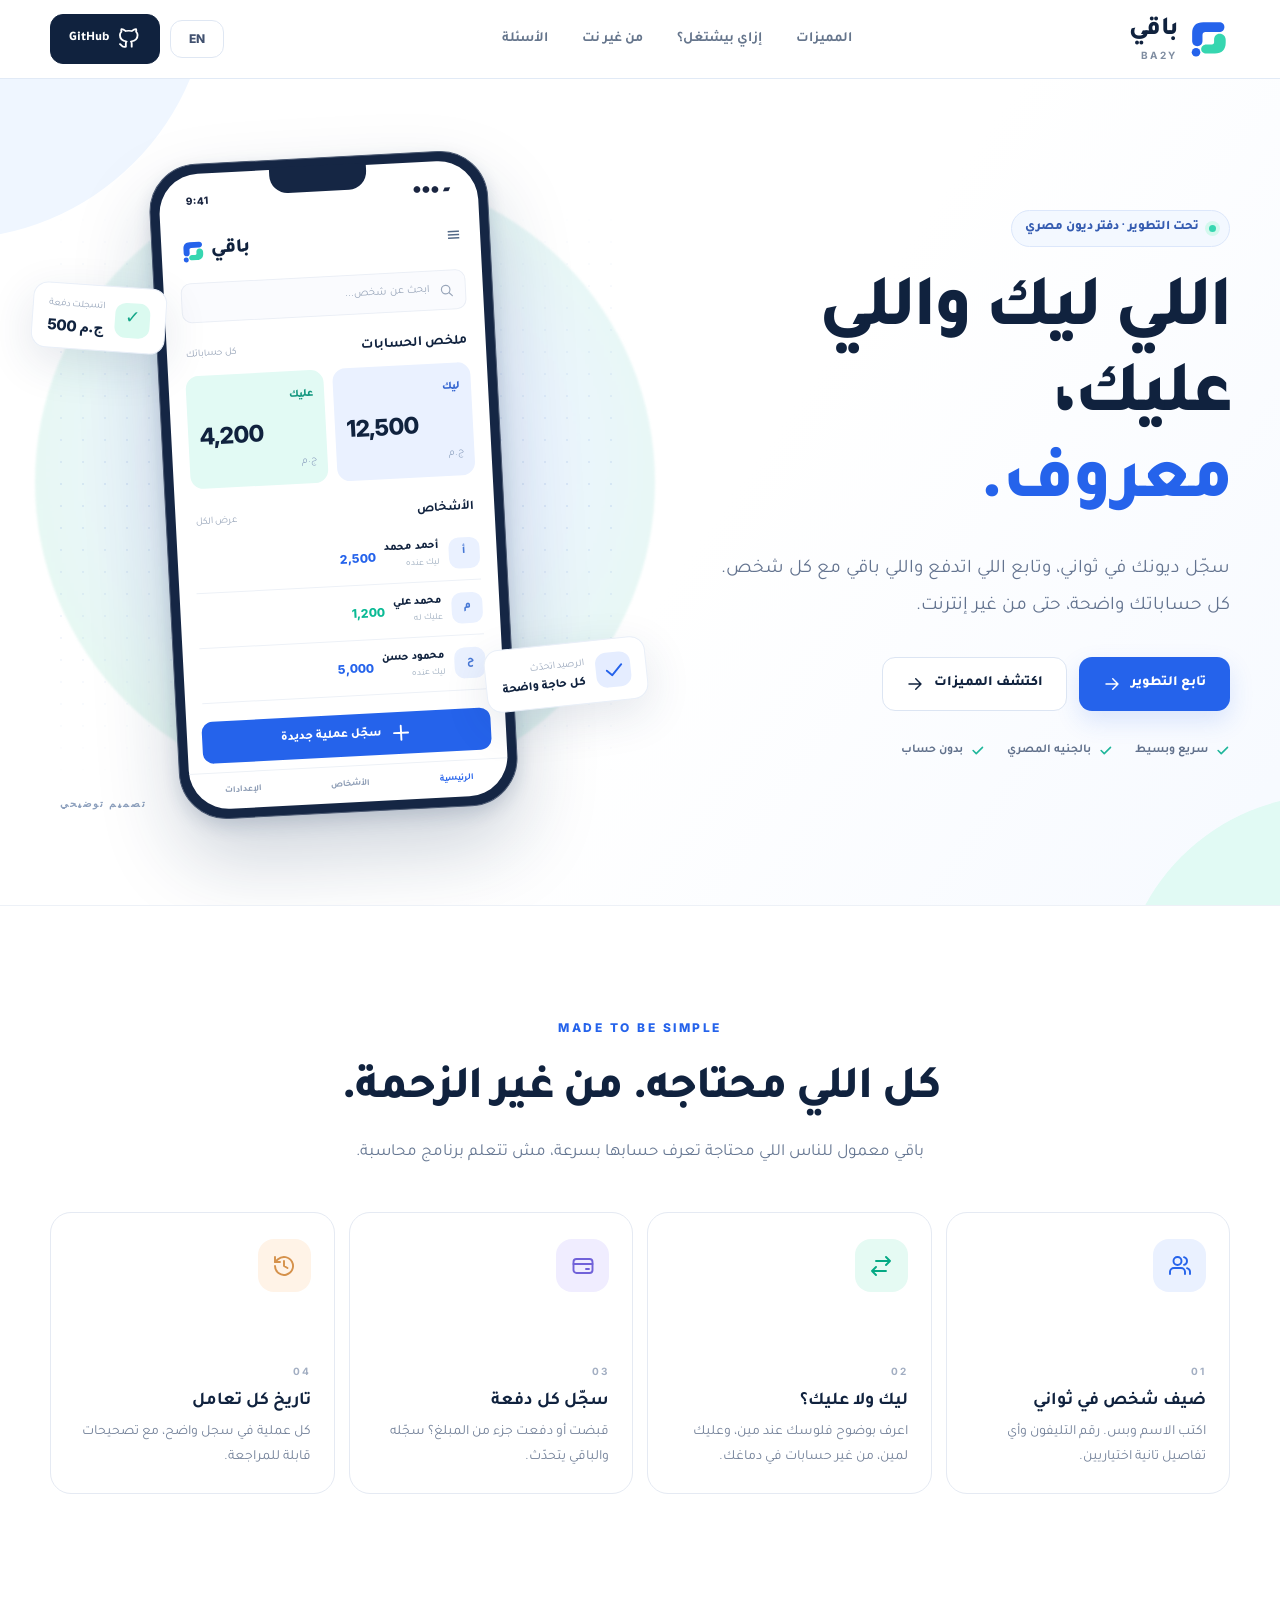
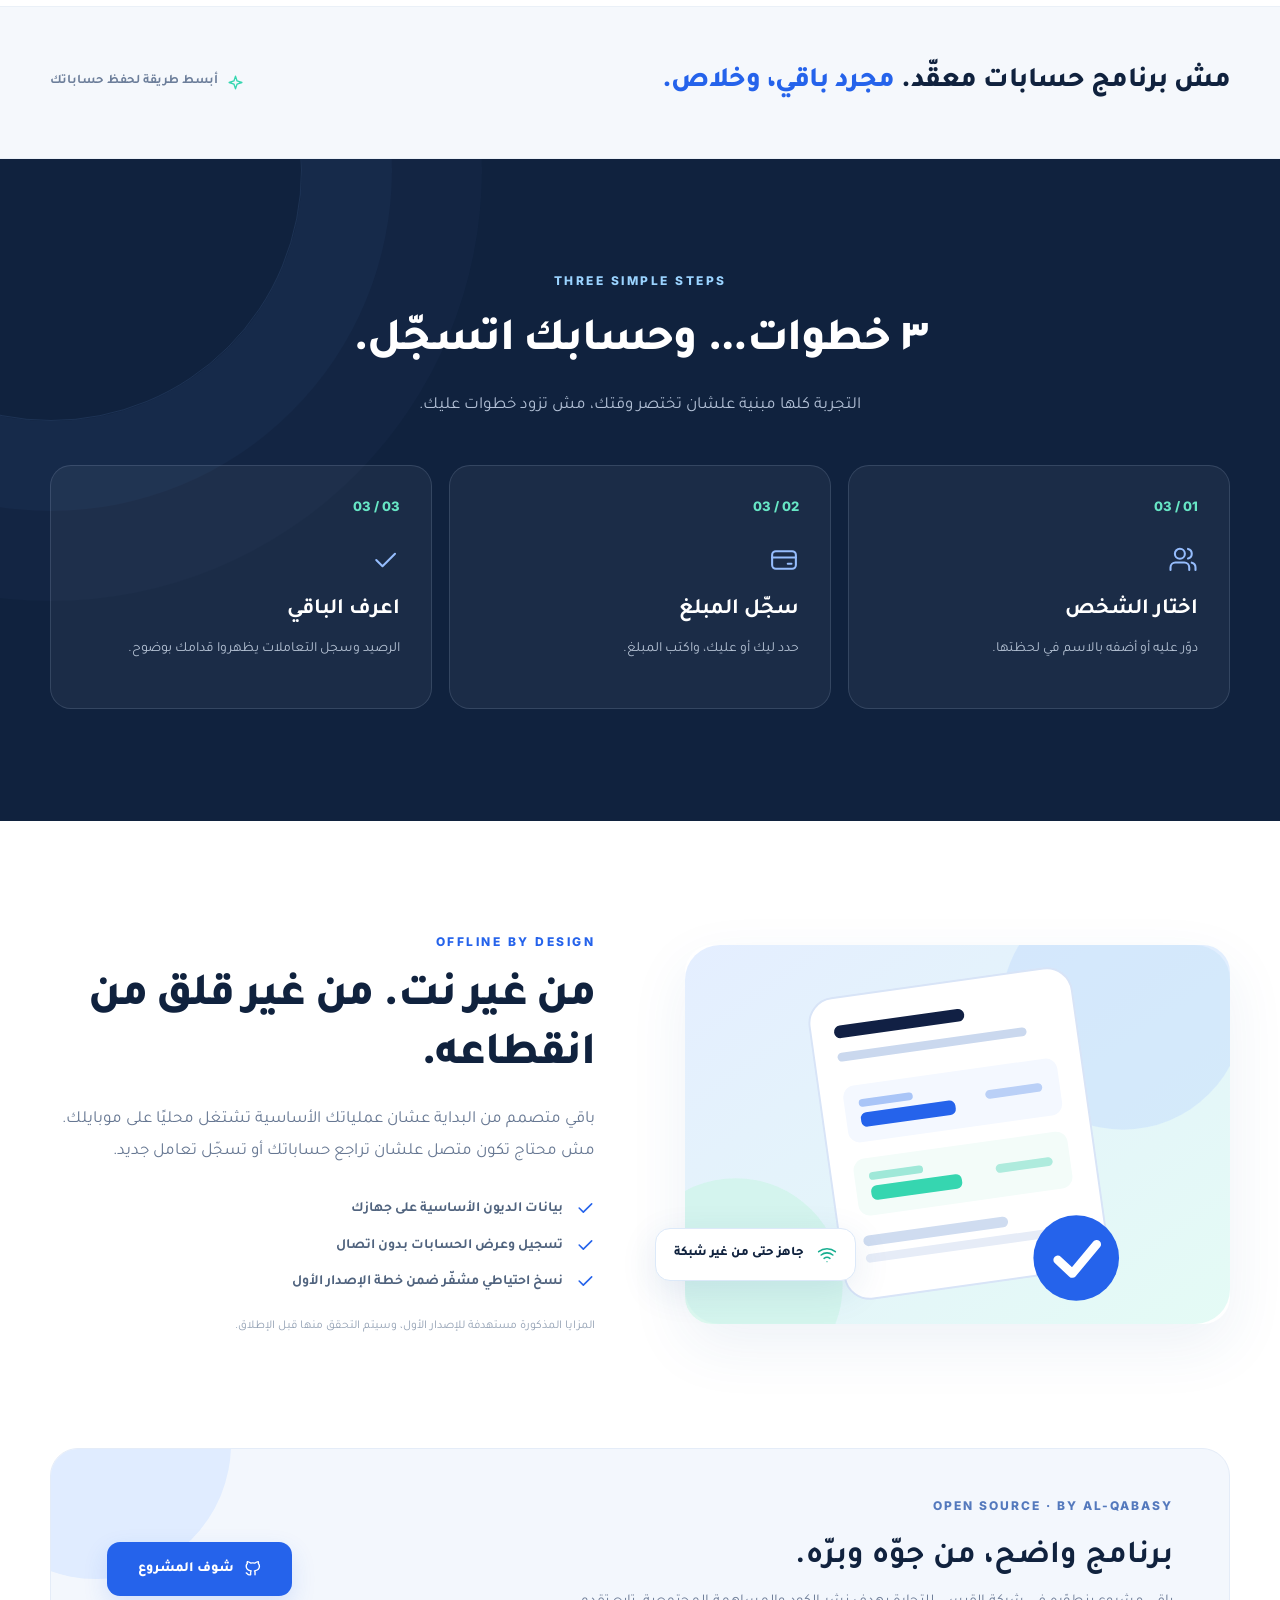
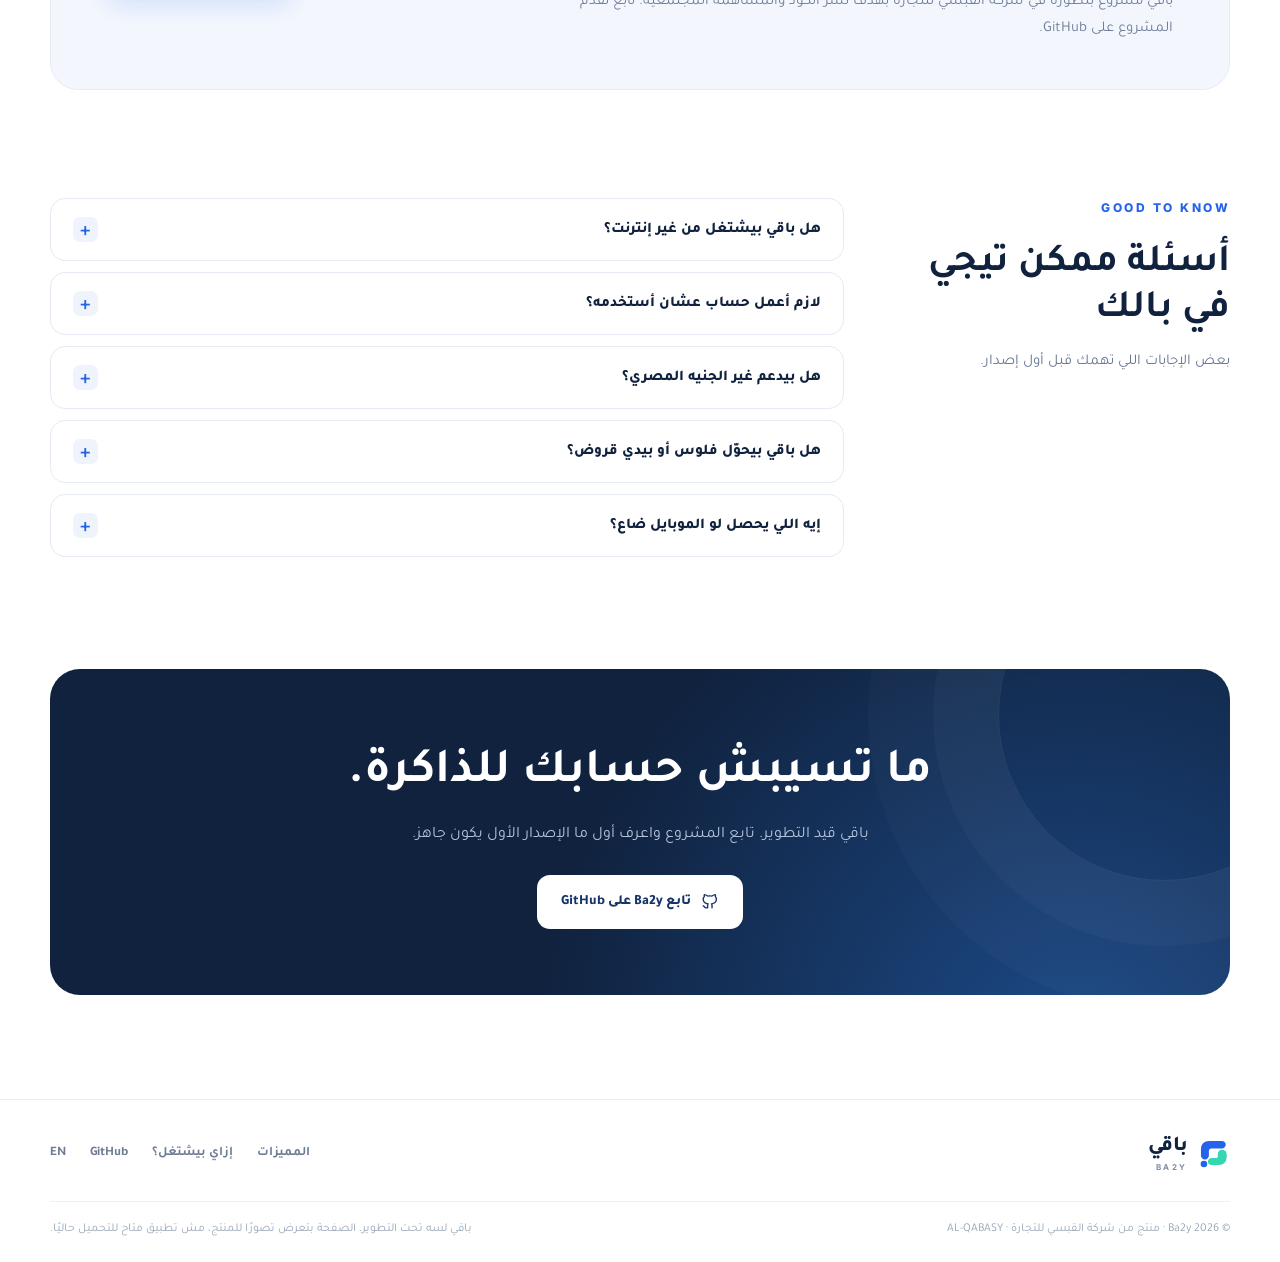
==== index.html @ 34e4f5a1 "Initial commit" ====
<!doctype html>
<html lang="ar" dir="rtl"><head>
<meta charset="utf-8"><meta name="viewport" content="width=device-width, initial-scale=1">
<meta name="theme-color" content="#ffffff"><meta name="color-scheme" content="light">
<meta name="description" content="باقي تطبيق مصري لتسجيل الفلوس اللي ليك واللي عليك. أضف الأشخاص، سجّل الديون والسداد، واعرف الباقي بسهولة — بتجربة مصممة تشتغل من غير نت.">
<meta property="og:type" content="website"><meta property="og:site_name" content="Ba2y · باقي"><meta property="og:title" content="باقي | اللي ليك واللي عليك، معروف."><meta property="og:description" content="باقي تطبيق مصري لتسجيل الفلوس اللي ليك واللي عليك. أضف الأشخاص، سجّل الديون والسداد، واعرف الباقي بسهولة — بتجربة مصممة تشتغل من غير نت.">
<meta name="twitter:card" content="summary_large_image">
<meta name="twitter:title" content="باقي | اللي ليك واللي عليك، معروف."><meta name="twitter:description" content="باقي تطبيق مصري لتسجيل الفلوس اللي ليك واللي عليك. أضف الأشخاص، سجّل الديون والسداد، واعرف الباقي بسهولة — بتجربة مصممة تشتغل من غير نت.">
<!-- When the custom domain is registered: add canonical, absolute og:image and twitter:image URLs pointing to assets/og-image.png. -->
<link rel="icon" href="assets/favicon.svg" type="image/svg+xml"><link rel="icon" href="assets/favicon-32.png" sizes="32x32" type="image/png"><link rel="apple-touch-icon" href="assets/apple-touch-icon.png">
<link rel="alternate" hreflang="ar-EG" href="./" data-needs-domain="true"><link rel="alternate" hreflang="en" href="en/" data-needs-domain="true">
<link rel="preconnect" href="https://fonts.googleapis.com"><link rel="preconnect" href="https://fonts.gstatic.com" crossorigin>
<link href="https://fonts.googleapis.com/css2?family=Inter:wght@400;500;600;700;800&family=Tajawal:wght@400;500;600;700;800&display=swap" rel="stylesheet">
<link rel="stylesheet" href="styles.css">
<title>باقي | اللي ليك واللي عليك، معروف.</title></head><body dir="rtl">
<a class="skip" href="#main">تخطّى إلى المحتوى</a>
<header class="site-header"><div class="container nav-wrap">
<a href="index.html" class="brand" aria-label="Ba2y"><img class="brand-mark" src="assets/brand-symbol.svg" width="43" height="43" alt=""><span class="brand-text"><span class="brand-name">باقي</span><span class="brand-roman">BA2Y</span></span></a>
<nav class="main-nav" aria-label="التنقل الرئيسي"><a href="#features">المميزات</a><a href="#how">إزاي بيشتغل؟</a><a href="#offline">من غير نت</a><a href="#faq">الأسئلة</a></nav>
<div class="nav-actions"><a class="lang-switch" href="en/" hreflang="en" lang="en" aria-label="Switch to English">EN</a><a class="nav-link-button" href="https://github.com/b42y" target="_blank" rel="noopener noreferrer"><svg xmlns="http://www.w3.org/2000/svg" width="24" height="24" viewBox="0 0 24 24" fill="none" stroke="currentColor" stroke-width="1.9" stroke-linecap="round" stroke-linejoin="round" class="" aria-hidden="true"><path d="M9 19c-4.3 1.4-4.3-2.5-6-3m12 3v-3.5a3.1 3.1 0 0 0-.8-2.4c3.3-.4 6.8-1.6 6.8-7.3A5.7 5.7 0 0 0 19.5 2a5.1 5.1 0 0 0-.1-3S18.2-1.4 15 1.2a13.8 13.8 0 0 0-6 0C5.8-1.4 4.6-1 4.6-1a5.1 5.1 0 0 0-.1 3A5.7 5.7 0 0 0 3 5.8c0 5.7 3.5 6.9 6.8 7.3A3.1 3.1 0 0 0 9 15.5V19" transform="translate(0 3) scale(.98 .88)"/></svg> GitHub</a><button class="menu-button" id="menuBtn" aria-expanded="false" aria-controls="mobileMenu" aria-label="فتح القائمة"><svg xmlns="http://www.w3.org/2000/svg" width="24" height="24" viewBox="0 0 24 24" fill="none" stroke="currentColor" stroke-width="1.9" stroke-linecap="round" stroke-linejoin="round" class="" aria-hidden="true"><path d="M4 7h16M4 12h16M4 17h16"/></svg></button></div>
</div><nav class="mobile-menu" id="mobileMenu" aria-label="القائمة"><a href="#features">المميزات</a><a href="#how">إزاي بيشتغل؟</a><a href="#offline">من غير نت</a><a href="#faq">الأسئلة</a><a href="https://github.com/b42y" target="_blank" rel="noopener noreferrer">GitHub</a></nav></header>
<main id="main">
<section class="hero" id="top"><div class="container hero-inner"><div class="hero-copy"><span class="eyebrow"><span class="eyebrow-dot"></span>تحت التطوير · دفتر ديون مصري</span><h1>اللي ليك واللي عليك،<span>معروف.</span></h1><p class="hero-description">سجّل ديونك في ثواني، وتابع اللي اتدفع واللي باقي مع كل شخص. كل حساباتك واضحة، حتى من غير إنترنت.</p>
<div class="hero-actions"><a class="button button-primary" href="https://github.com/b42y" target="_blank" rel="noopener noreferrer">تابع التطوير <svg xmlns="http://www.w3.org/2000/svg" width="24" height="24" viewBox="0 0 24 24" fill="none" stroke="currentColor" stroke-width="1.9" stroke-linecap="round" stroke-linejoin="round" class="" aria-hidden="true"><path d="M4 12h16m-7-7 7 7-7 7"/></svg></a><a class="button button-outline" href="#features">اكتشف المميزات <svg xmlns="http://www.w3.org/2000/svg" width="24" height="24" viewBox="0 0 24 24" fill="none" stroke="currentColor" stroke-width="1.9" stroke-linecap="round" stroke-linejoin="round" class="" aria-hidden="true"><path d="M4 12h16m-7-7 7 7-7 7"/></svg></a></div><div class="hero-highlights"><span><svg xmlns="http://www.w3.org/2000/svg" width="24" height="24" viewBox="0 0 24 24" fill="none" stroke="currentColor" stroke-width="1.9" stroke-linecap="round" stroke-linejoin="round" class="" aria-hidden="true"><path d="m5 12 5 5L20 7"/></svg>سريع وبسيط</span><span><svg xmlns="http://www.w3.org/2000/svg" width="24" height="24" viewBox="0 0 24 24" fill="none" stroke="currentColor" stroke-width="1.9" stroke-linecap="round" stroke-linejoin="round" class="" aria-hidden="true"><path d="m5 12 5 5L20 7"/></svg>بالجنيه المصري</span><span><svg xmlns="http://www.w3.org/2000/svg" width="24" height="24" viewBox="0 0 24 24" fill="none" stroke="currentColor" stroke-width="1.9" stroke-linecap="round" stroke-linejoin="round" class="" aria-hidden="true"><path d="m5 12 5 5L20 7"/></svg>بدون حساب</span></div></div>
<div class="hero-aside"><div class="hero-halo"></div><div class="hero-grid-decoration"></div>
<div class="phone" role="img" aria-label="تصوّر توضيحي لواجهة تطبيق باقي"><div class="phone-notch"></div><div class="phone-inner"><div class="phone-status"><span>9:41</span><span class="phone-status-conn">●●● ▰</span></div>
<div class="phone-brand-row"><span class="phone-muted-icon">≡</span><div class="phone-brand-side"><strong>باقي</strong><img src="assets/brand-symbol.svg" alt=""></div></div>
<div class="phone-search"><svg xmlns="http://www.w3.org/2000/svg" width="24" height="24" viewBox="0 0 24 24" fill="none" stroke="currentColor" stroke-width="1.9" stroke-linecap="round" stroke-linejoin="round" class="" aria-hidden="true"><circle cx="10.8" cy="10.8" r="6.8"/><path d="m16 16 5 5"/></svg>ابحث عن شخص...</div><div class="phone-overview-title"><strong>ملخص الحسابات</strong><small>كل حساباتك</small></div>
<div class="phone-totals"><div class="phone-total"><span class="phone-total-label">ليك</span><strong dir="ltr">12,500</strong><small>ج.م</small></div><div class="phone-total mint"><span class="phone-total-label">عليك</span><strong dir="ltr">4,200</strong><small>ج.م</small></div></div>
<div class="phone-people-head"><strong>الأشخاص</strong><span>عرض الكل</span></div><div class="phone-person"><span class="phone-avatar">أ</span><div><div class="phone-person-name">أحمد محمد</div><div class="phone-person-status">ليك عنده</div></div><span class="phone-person-amount " dir="ltr">2,500</span></div><div class="phone-person"><span class="phone-avatar">م</span><div><div class="phone-person-name">محمد علي</div><div class="phone-person-status">عليك له</div></div><span class="phone-person-amount mint" dir="ltr">1,200</span></div><div class="phone-person"><span class="phone-avatar">ح</span><div><div class="phone-person-name">محمود حسن</div><div class="phone-person-status">ليك عنده</div></div><span class="phone-person-amount " dir="ltr">5,000</span></div><div class="phone-action"><svg xmlns="http://www.w3.org/2000/svg" width="24" height="24" viewBox="0 0 24 24" fill="none" stroke="currentColor" stroke-width="1.9" stroke-linecap="round" stroke-linejoin="round" class="" aria-hidden="true"><path d="M12 5v14M5 12h14"/></svg>سجّل عملية جديدة</div><div class="phone-tabs"><span class="active">الرئيسية</span><span>الأشخاص</span><span>الإعدادات</span></div>
</div></div><div class="float-card payment"><span class="float-card-icon">✓</span><div><small>اتسجلت دفعة</small><strong dir="ltr">500 ج.م</strong></div></div><div class="float-card sync"><span class="float-card-icon"><svg xmlns="http://www.w3.org/2000/svg" width="24" height="24" viewBox="0 0 24 24" fill="none" stroke="currentColor" stroke-width="1.9" stroke-linecap="round" stroke-linejoin="round" class="" aria-hidden="true"><path d="m5 12 5 5L20 7"/></svg></span><div><small>الرصيد اتحدّث</small><strong>كل حاجة واضحة</strong></div></div><span class="preview-label">تصميم توضيحي</span></div></div></section>
<section class="section" id="features"><div class="container"><div class="section-header"><span class="overline">MADE TO BE SIMPLE</span><h2>كل اللي محتاجه. من غير الزحمة.</h2><p>باقي معمول للناس اللي محتاجة تعرف حسابها بسرعة، مش تتعلم برنامج محاسبة.</p></div><div class="features-grid"><article class="feature-card"><div class="icon-container"><svg xmlns="http://www.w3.org/2000/svg" width="24" height="24" viewBox="0 0 24 24" fill="none" stroke="currentColor" stroke-width="1.9" stroke-linecap="round" stroke-linejoin="round" class="" aria-hidden="true"><path d="M17 20v-2a4 4 0 0 0-4-4H6a4 4 0 0 0-4 4v2"/><circle cx="9.5" cy="7" r="4"/><path d="M22 20v-2a4 4 0 0 0-3-3.87M16 3.13a4 4 0 0 1 0 7.75"/></svg></div><span class="feature-index">01</span><h3>ضيف شخص في ثواني</h3><p>اكتب الاسم وبس. رقم التليفون وأي تفاصيل تانية اختياريين.</p></article><article class="feature-card"><div class="icon-container"><svg xmlns="http://www.w3.org/2000/svg" width="24" height="24" viewBox="0 0 24 24" fill="none" stroke="currentColor" stroke-width="1.9" stroke-linecap="round" stroke-linejoin="round" class="" aria-hidden="true"><path d="M7 7h14m-4-4 4 4-4 4M17 17H3m4-4-4 4 4 4"/></svg></div><span class="feature-index">02</span><h3>ليك ولا عليك؟</h3><p>اعرف بوضوح فلوسك عند مين، وعليك لمين، من غير حسابات في دماغك.</p></article><article class="feature-card"><div class="icon-container"><svg xmlns="http://www.w3.org/2000/svg" width="24" height="24" viewBox="0 0 24 24" fill="none" stroke="currentColor" stroke-width="1.9" stroke-linecap="round" stroke-linejoin="round" class="" aria-hidden="true"><rect x="2.5" y="5" width="19" height="14" rx="3"/><path d="M2.5 10h19M15 15h3"/></svg></div><span class="feature-index">03</span><h3>سجّل كل دفعة</h3><p>قبضت أو دفعت جزء من المبلغ؟ سجّله والباقي يتحدّث.</p></article><article class="feature-card"><div class="icon-container"><svg xmlns="http://www.w3.org/2000/svg" width="24" height="24" viewBox="0 0 24 24" fill="none" stroke="currentColor" stroke-width="1.9" stroke-linecap="round" stroke-linejoin="round" class="" aria-hidden="true"><path d="M3 12a9 9 0 1 0 3-6.7L3 8"/><path d="M3 3v5h5M12 7v5l3.5 2"/></svg></div><span class="feature-index">04</span><h3>تاريخ كل تعامل</h3><p>كل عملية في سجل واضح، مع تصحيحات قابلة للمراجعة.</p></article></div></div></section>
<div class="statement"><div class="container statement-row"><div class="statement-text">مش برنامج حسابات معقّد. <em>مجرد باقي، وخلاص.</em></div><div class="statement-kicker"><svg xmlns="http://www.w3.org/2000/svg" width="24" height="24" viewBox="0 0 24 24" fill="none" stroke="currentColor" stroke-width="1.9" stroke-linecap="round" stroke-linejoin="round" class="" aria-hidden="true"><path d="m12 3 2.2 6.8L21 12l-6.8 2.2L12 21l-2.2-6.8L3 12l6.8-2.2L12 3Z"/></svg>أبسط طريقة لحفظ حساباتك</div></div></div>
<section class="section how" id="how"><div class="container"><div class="section-header"><span class="overline">THREE SIMPLE STEPS</span><h2>٣ خطوات… وحسابك اتسجّل.</h2><p>التجربة كلها مبنية علشان تختصر وقتك، مش تزود خطوات عليك.</p></div><div class="steps"><article class="step"><span class="step-num">01 / 03</span><div class="step-icon"><svg xmlns="http://www.w3.org/2000/svg" width="24" height="24" viewBox="0 0 24 24" fill="none" stroke="currentColor" stroke-width="1.9" stroke-linecap="round" stroke-linejoin="round" class="" aria-hidden="true"><path d="M17 20v-2a4 4 0 0 0-4-4H6a4 4 0 0 0-4 4v2"/><circle cx="9.5" cy="7" r="4"/><path d="M22 20v-2a4 4 0 0 0-3-3.87M16 3.13a4 4 0 0 1 0 7.75"/></svg></div><h3>اختار الشخص</h3><p>دوّر عليه أو أضفه بالاسم في لحظتها.</p></article><article class="step"><span class="step-num">02 / 03</span><div class="step-icon"><svg xmlns="http://www.w3.org/2000/svg" width="24" height="24" viewBox="0 0 24 24" fill="none" stroke="currentColor" stroke-width="1.9" stroke-linecap="round" stroke-linejoin="round" class="" aria-hidden="true"><rect x="2.5" y="5" width="19" height="14" rx="3"/><path d="M2.5 10h19M15 15h3"/></svg></div><h3>سجّل المبلغ</h3><p>حدد ليك أو عليك، واكتب المبلغ.</p></article><article class="step"><span class="step-num">03 / 03</span><div class="step-icon"><svg xmlns="http://www.w3.org/2000/svg" width="24" height="24" viewBox="0 0 24 24" fill="none" stroke="currentColor" stroke-width="1.9" stroke-linecap="round" stroke-linejoin="round" class="" aria-hidden="true"><path d="m5 12 5 5L20 7"/></svg></div><h3>اعرف الباقي</h3><p>الرصيد وسجل التعاملات يظهروا قدامك بوضوح.</p></article></div></div></section>
<section class="section offline" id="offline"><div class="container offline-grid"><div class="offline-art"><img class="art-svg" src="assets/abstract-ledger.svg" loading="lazy" width="560" height="390" alt="رسم توضيحي لسجل الديون"><div class="offline-bubble"><svg xmlns="http://www.w3.org/2000/svg" width="24" height="24" viewBox="0 0 24 24" fill="none" stroke="currentColor" stroke-width="1.9" stroke-linecap="round" stroke-linejoin="round" class="" aria-hidden="true"><path d="M2 8a16 16 0 0 1 20 0M5 12a11 11 0 0 1 14 0M8.5 16a6 6 0 0 1 7 0"/><circle cx="12" cy="20" r=".7" fill="currentColor" stroke="none"/></svg>جاهز حتى من غير شبكة</div></div><div class="two-column-copy"><span class="overline">OFFLINE BY DESIGN</span><h2>من غير نت. من غير قلق من انقطاعه.</h2><p>باقي متصمم من البداية عشان عملياتك الأساسية تشتغل محليًا على موبايلك. مش محتاج تكون متصل علشان تراجع حساباتك أو تسجّل تعامل جديد.</p><ul class="checks"><li><svg xmlns="http://www.w3.org/2000/svg" width="24" height="24" viewBox="0 0 24 24" fill="none" stroke="currentColor" stroke-width="1.9" stroke-linecap="round" stroke-linejoin="round" class="" aria-hidden="true"><path d="m5 12 5 5L20 7"/></svg>بيانات الديون الأساسية على جهازك</li><li><svg xmlns="http://www.w3.org/2000/svg" width="24" height="24" viewBox="0 0 24 24" fill="none" stroke="currentColor" stroke-width="1.9" stroke-linecap="round" stroke-linejoin="round" class="" aria-hidden="true"><path d="m5 12 5 5L20 7"/></svg>تسجيل وعرض الحسابات بدون اتصال</li><li><svg xmlns="http://www.w3.org/2000/svg" width="24" height="24" viewBox="0 0 24 24" fill="none" stroke="currentColor" stroke-width="1.9" stroke-linecap="round" stroke-linejoin="round" class="" aria-hidden="true"><path d="m5 12 5 5L20 7"/></svg>نسخ احتياطي مشفّر ضمن خطة الإصدار الأول</li></ul><p class="privacy-disclaimer">المزايا المذكورة مستهدفة للإصدار الأول، وسيتم التحقق منها قبل الإطلاق.</p></div></div></section>
<section class="oss"><div class="container"><div class="oss-panel"><div class="oss-copy"><span class="oss-eyebrow">OPEN SOURCE · BY AL-QABASY</span><h2>برنامج واضح، من جوّه وبرّه.</h2><p>باقي مشروع بنطوّره في شركة القبسي للتجارة بهدف نشر الكود والمساهمة المجتمعية. تابع تقدم المشروع على GitHub.</p></div><div class="oss-action"><a class="button button-primary" href="https://github.com/b42y" target="_blank" rel="noopener noreferrer"><svg xmlns="http://www.w3.org/2000/svg" width="24" height="24" viewBox="0 0 24 24" fill="none" stroke="currentColor" stroke-width="1.9" stroke-linecap="round" stroke-linejoin="round" class="" aria-hidden="true"><path d="M9 19c-4.3 1.4-4.3-2.5-6-3m12 3v-3.5a3.1 3.1 0 0 0-.8-2.4c3.3-.4 6.8-1.6 6.8-7.3A5.7 5.7 0 0 0 19.5 2a5.1 5.1 0 0 0-.1-3S18.2-1.4 15 1.2a13.8 13.8 0 0 0-6 0C5.8-1.4 4.6-1 4.6-1a5.1 5.1 0 0 0-.1 3A5.7 5.7 0 0 0 3 5.8c0 5.7 3.5 6.9 6.8 7.3A3.1 3.1 0 0 0 9 15.5V19" transform="translate(0 3) scale(.98 .88)"/></svg>شوف المشروع</a></div></div></div></section>
<section class="section faq" id="faq"><div class="container faq-layout"><div class="faq-heading"><span class="overline">GOOD TO KNOW</span><h2>أسئلة ممكن تيجي في بالك</h2><p>بعض الإجابات اللي تهمك قبل أول إصدار.</p></div><div class="faq-list"><details><summary>هل باقي بيشتغل من غير إنترنت؟</summary><p>أيوه، الوظائف الأساسية متصممة تشتغل محليًا من غير اتصال بالإنترنت. ده جزء أساسي من خطة الإصدار الأول.</p></details><details><summary>لازم أعمل حساب عشان أستخدمه؟</summary><p>لا. النسخة الأولى متصممة من غير تسجيل حساب، وتقدر تضيف أشخاص بمجرد الاسم.</p></details><details><summary>هل بيدعم غير الجنيه المصري؟</summary><p>الإصدار الأول مخصص للجنيه المصري فقط، بواجهة عربية مناسبة للمستخدم المصري.</p></details><details><summary>هل باقي بيحوّل فلوس أو بيدي قروض؟</summary><p>لا. باقي أداة لتسجيل ومتابعة الديون والسداد، مش بنك ولا خدمة تحويل أموال أو إقراض.</p></details><details><summary>إيه اللي يحصل لو الموبايل ضاع؟</summary><p>البيانات المحلية ممكن تضيع مع فقدان الجهاز. علشان كده خطة الإصدار الأول بتشمل نسخة احتياطية مشفّرة تقدر تحتفظ بيها.</p></details></div></div></section>
<section class="closing"><div class="container"><div class="closing-panel"><h2>ما تسيبش حسابك للذاكرة.</h2><p>باقي قيد التطوير. تابع المشروع واعرف أول ما الإصدار الأول يكون جاهز.</p><a class="button" href="https://github.com/b42y" target="_blank" rel="noopener noreferrer"><svg xmlns="http://www.w3.org/2000/svg" width="24" height="24" viewBox="0 0 24 24" fill="none" stroke="currentColor" stroke-width="1.9" stroke-linecap="round" stroke-linejoin="round" class="" aria-hidden="true"><path d="M9 19c-4.3 1.4-4.3-2.5-6-3m12 3v-3.5a3.1 3.1 0 0 0-.8-2.4c3.3-.4 6.8-1.6 6.8-7.3A5.7 5.7 0 0 0 19.5 2a5.1 5.1 0 0 0-.1-3S18.2-1.4 15 1.2a13.8 13.8 0 0 0-6 0C5.8-1.4 4.6-1 4.6-1a5.1 5.1 0 0 0-.1 3A5.7 5.7 0 0 0 3 5.8c0 5.7 3.5 6.9 6.8 7.3A3.1 3.1 0 0 0 9 15.5V19" transform="translate(0 3) scale(.98 .88)"/></svg>تابع Ba2y على GitHub</a></div></div></section>
</main>
<footer class="footer"><div class="container"><div class="footer-top"><a href="index.html" class="brand"><img class="brand-mark" src="assets/brand-symbol.svg" width="33" height="33" alt=""><span class="brand-text"><span class="brand-name">باقي</span><span class="brand-roman">BA2Y</span></span></a><nav class="footer-links" aria-label="Footer"><a href="#features">المميزات</a><a href="#how">إزاي بيشتغل؟</a><a href="https://github.com/b42y" target="_blank" rel="noopener noreferrer">GitHub</a><a href="en/" hreflang="en">EN</a></nav></div><div class="footer-bottom"><span>© <span id="year">2026</span> Ba2y · منتج من شركة القبسي للتجارة · AL-QABASY</span><span>باقي لسه تحت التطوير. الصفحة بتعرض تصورًا للمنتج، مش تطبيق متاح للتحميل حاليًا.</span></div></div></footer>
<script src="app.js" defer></script></body></html>
---- styles.css ----
:root{
  color-scheme:light;--blue:#2563eb;--blue-dark:#1c50d8;--mint:#36d6b0;--ink:#10223e;--muted:#667792;--soft:#f8fafc;--ice:#e8f1ff;--line:#e5eaf3;--card:#fff;--radius:22px;--container:1180px;--shadow:0 24px 62px rgba(20,48,92,.065);
}
*{box-sizing:border-box}html{scroll-behavior:smooth;scroll-padding-top:110px}body{margin:0;background:#fff;color:var(--ink);font-family:"Tajawal","Noto Sans Arabic",ui-sans-serif,system-ui,-apple-system,sans-serif;font-size:16px;line-height:1.6;text-rendering:optimizeLegibility;-webkit-font-smoothing:antialiased}body[dir="ltr"]{font-family:"Inter",ui-sans-serif,system-ui,-apple-system,sans-serif}button,input{font:inherit}button{cursor:pointer}a{color:inherit;text-decoration:none}button,a,summary{ -webkit-tap-highlight-color:transparent}a:focus-visible,button:focus-visible,summary:focus-visible,input:focus-visible{outline:3px solid var(--blue);outline-offset:3px}::selection{background:#cce8ff;color:var(--ink)}.container{width:min(var(--container),calc(100% - 56px));margin-inline:auto}.visually-hidden{position:absolute!important;width:1px;height:1px;clip:rect(0 0 0 0);overflow:hidden;white-space:nowrap}.skip{position:absolute;z-index:1000;top:-60px;inset-inline-start:14px;background:var(--ink);color:white;padding:12px 18px;border-radius:12px}.skip:focus{top:12px}.mono{font-family:"Inter",system-ui,sans-serif;font-variant-numeric:tabular-nums}
/* Header */
.site-header{position:sticky;top:0;z-index:50;min-height:79px;border-bottom:1px solid rgba(221,231,245,.87);background:rgba(255,255,255,.92);backdrop-filter:saturate(180%) blur(18px)}.nav-wrap{min-height:78px;display:flex;align-items:center;justify-content:space-between;gap:26px}.brand{display:inline-flex;align-items:center;gap:10px;flex-shrink:0}.brand-mark{height:43px;width:43px;display:block}.brand-text{display:flex;flex-direction:column;align-items:flex-start;line-height:1.06}.brand-name{font-size:26px;font-weight:800;letter-spacing:-.8px}.brand-roman{font-family:"Inter",sans-serif;letter-spacing:2.2px;font-weight:700;font-size:10px;color:#7f8da1;margin-top:5px}.main-nav{display:flex;align-items:center;justify-content:center;gap:34px;margin-inline:auto}.main-nav a{font-size:14px;font-weight:700;color:#65758c;transition:color .18s}.main-nav a:hover{color:var(--blue)}.nav-actions{display:flex;gap:10px;align-items:center;flex-shrink:0}.lang-switch{height:38px;min-width:54px;border:1px solid #dfe7f3;display:grid;place-items:center;border-radius:12px;color:#41516f;font-family:"Inter",sans-serif;font-size:12px;font-weight:800;background:white}.lang-switch:hover{border-color:#adc4ef;color:var(--blue)}.nav-link-button{background:var(--ink);color:#fff;border:1px solid var(--ink);border-radius:13px;padding:12px 18px;display:inline-flex;align-items:center;gap:8px;font-size:13px;font-weight:800;transition:background .2s,transform .2s}.nav-link-button:hover{background:#243f68;transform:translateY(-1px)}.menu-button{display:none;background:none;border:1px solid var(--line);border-radius:12px;width:42px;height:42px;align-items:center;justify-content:center;color:var(--ink)}.menu-button svg{width:20px}.mobile-menu{display:none}
/* Hero */
.hero{position:relative;isolation:isolate;overflow:hidden;border-bottom:1px solid #edf1f7;padding:78px 0 92px;background:linear-gradient(125deg,#fff 0%,#fff 55%,#f7faff 95%)}.hero::before{content:"";position:absolute;width:520px;height:520px;border-radius:50%;left:-310px;top:-360px;background:#eff6ff;z-index:-1}.hero::after{content:"";position:absolute;width:420px;height:420px;border-radius:50%;right:-260px;bottom:-310px;background:#e1faf4;z-index:-1}.hero-inner{display:grid;grid-template-columns:1fr 1fr;gap:48px;align-items:center;min-height:644px}.hero-copy{position:relative;z-index:2}.eyebrow{display:inline-flex;align-items:center;gap:10px;border:1px solid #dce7fb;border-radius:100px;padding:7px 13px;background:#f3f8ff;font-size:13px;font-weight:800;color:#355cb1}.eyebrow .eyebrow-dot{width:7px;height:7px;border-radius:50%;background:var(--mint);box-shadow:0 0 0 4px #d4f8ee}.hero h1{font-size:clamp(50px,5.7vw,86px);line-height:1.18;letter-spacing:-2.9px;font-weight:800;margin:24px 0 22px;max-width:620px}.hero h1 span{color:var(--blue);display:block}.hero-description{color:#63738f;font-size:clamp(17px,1.5vw,20px);line-height:1.95;max-width:525px;margin:0 0 31px}.hero-actions{display:flex;align-items:center;gap:12px;flex-wrap:wrap}.button{display:inline-flex;align-items:center;justify-content:center;gap:10px;border:1px solid transparent;border-radius:13px;min-height:54px;padding:13px 23px;line-height:1.2;font-weight:800;font-size:14px;transition:transform .2s,box-shadow .2s,background .2s,border-color .2s}.button:hover{transform:translateY(-2px)}.button svg{width:18px;height:18px;flex-shrink:0}.button-primary{background:var(--blue);color:#fff;box-shadow:0 10px 24px rgba(37,99,235,.15)}.button-primary:hover{background:var(--blue-dark);box-shadow:0 13px 28px rgba(37,99,235,.22)}.button-outline{color:var(--ink);border-color:#dce5f3;background:#fff}.button-outline:hover{border-color:#afc7ef}.hero-highlights{display:flex;align-items:center;gap:22px;flex-wrap:wrap;margin-top:30px;color:#61718c;font-size:12px;font-weight:700}.hero-highlights span{display:inline-flex;gap:7px;align-items:center}.hero-highlights svg{width:15px;height:15px;color:#1eb69a;stroke-width:2.5}.hero-aside{display:flex;align-items:center;justify-content:center;position:relative;min-height:650px}.hero-halo{position:absolute;width:min(112%,620px);aspect-ratio:1;border-radius:50%;background:radial-gradient(circle at 52% 47%,#e3f1ff 0%,#ecf5ff 40%,#e7f8f3 72%,transparent 73%);filter:blur(1px);transform:translate(12px,-3px)}.hero-grid-decoration{position:absolute;z-index:1;inset:30px 0;opacity:.25;background-image:radial-gradient(#9db9e5 1.5px,transparent 1.5px);background-size:22px 22px;mask-image:linear-gradient(0deg,transparent,black 48%,transparent 98%)}
/* Phone */
.phone{position:relative;z-index:3;width:339px;height:656px;padding:9px;background:#152644;border:1px solid #4a5871;border-radius:48px;box-shadow:0 40px 80px rgba(18,45,87,.21),0 7px 17px rgba(18,45,87,.15);transform:rotate(-3deg);transition:transform .35s ease}.phone:hover{transform:rotate(-1deg) translateY(-4px)}.phone-inner{position:relative;height:100%;background:#fff;border-radius:40px;overflow:hidden;padding:18px 17px 14px}.phone-notch{position:absolute;z-index:4;width:97px;height:26px;top:7px;left:50%;transform:translateX(-50%);border-radius:0 0 18px 18px;background:#152644}.phone-status{direction:ltr;display:flex;justify-content:space-between;align-items:center;font:800 10px/1.1 "Inter",sans-serif;padding:4px 10px 24px;color:#1a2540}.phone-status-conn{font-size:9px;letter-spacing:1px}.phone-brand-row{display:flex;align-items:center;justify-content:space-between;margin:4px 2px 16px}.phone-brand-side{display:flex;align-items:center;gap:5px}.phone-brand-side img{width:25px;height:25px}.phone-brand-row strong{font-size:20px;font-weight:800}.phone-muted-icon{font-size:18px;color:#526886}.phone-search{display:flex;align-items:center;gap:9px;height:40px;padding:0 11px;border:1px solid #ebeff6;border-radius:10px;background:#fafbfe;color:#99a6ba;font-size:11px}.phone-search svg{width:15px;height:15px}.phone-overview-title{display:flex;align-items:center;justify-content:space-between;margin:21px 2px 10px}.phone-overview-title strong{font-size:14px}.phone-overview-title small{font-size:10px;color:#97a4b8}.phone-totals{display:grid;grid-template-columns:1fr 1fr;gap:9px}.phone-total{border-radius:13px;min-height:99px;padding:12px 11px 10px;background:#eaf1ff}.phone-total.mint{background:#e2faf4}.phone-total-label{font-size:11px;font-weight:800;color:#3465d0}.phone-total.mint .phone-total-label{color:#13977f}.phone-total strong{display:block;font:800 23px/1.12 "Inter",sans-serif;letter-spacing:-.7px;margin:11px 0 3px;color:var(--ink);direction:ltr;text-align:start}.phone-total small{font-size:10px;color:#8ca0bf}.phone-people-head{margin:23px 3px 6px;display:flex;align-items:center;justify-content:space-between}.phone-people-head strong{font-size:13px}.phone-people-head span{color:#9aa7bb;font-size:10px}.phone-person{display:flex;align-items:center;gap:9px;padding:11px 0;border-bottom:1px solid #edf1f7}.phone-avatar{display:grid;place-items:center;flex:0 0 31px;height:31px;border-radius:10px;background:#eaf1ff;font-size:11px;font-weight:800;color:#4778d5}.phone-person-name{font-size:11px;font-weight:800;white-space:nowrap}.phone-person-status{font-size:9px;color:#9babbd}.phone-person-amount{margin-inline-start:auto;text-align:end;direction:ltr;font:800 12px "Inter",sans-serif;color:var(--blue)}.phone-person-amount.mint{color:#0bba95}.phone-action{position:absolute;bottom:46px;left:15px;right:15px;background:var(--blue);color:white;border-radius:11px;height:42px;display:flex;align-items:center;justify-content:center;gap:7px;font-size:12px;font-weight:800}.phone-tabs{position:absolute;bottom:0;left:0;right:0;height:37px;border-top:1px solid #edf1f6;display:flex;align-items:center;justify-content:space-around;color:#8a9ab3;font-size:9px;font-weight:700}.phone-tabs .active{color:var(--blue)}.phone svg{flex-shrink:0}.float-card{z-index:5;position:absolute;display:flex;align-items:center;gap:11px;background:#fff;border:1px solid #e9eff8;border-radius:15px;padding:13px 15px;box-shadow:0 14px 45px rgba(29,57,98,.12);transform:rotate(4deg)}.float-card-icon{display:grid;place-items:center;border-radius:11px;height:35px;width:35px;background:#dbfaf0;color:#12a688;font-size:18px;font-weight:800}.float-card small{display:block;color:#97a5ba;font-size:10px}.float-card strong{display:block;white-space:nowrap;font:800 15px "Inter",sans-serif;margin-top:3px}.float-card.payment{inset-inline-end:-18px;top:128px}.float-card.sync{inset-inline-start:-31px;bottom:107px;transform:rotate(-6deg)}.float-card.sync .float-card-icon{background:#e5edff;color:var(--blue)}.float-card.sync strong{font-family:inherit;font-size:12px;color:var(--ink)}.preview-label{position:absolute;inset-inline-end:10px;bottom:4px;text-transform:uppercase;color:#8da0bd;letter-spacing:2px;font:700 10px "Inter",sans-serif;z-index:1}
/* Sections */
.section{padding:112px 0}.section-header{max-width:690px;margin:0 auto 43px;text-align:center}.overline{font:800 12px/1.5 "Inter",sans-serif;text-transform:uppercase;letter-spacing:2.5px;color:var(--blue)}.section-header h2,.two-column-copy h2{margin:17px 0 17px;font-size:clamp(32px,3.6vw,48px);line-height:1.29;letter-spacing:-1.2px;font-weight:800}.section-header p,.two-column-copy p{margin:0;color:var(--muted);font-size:17px;line-height:1.9}.features-grid{display:grid;grid-template-columns:repeat(4,1fr);gap:14px}.feature-card{min-height:282px;border:1px solid var(--line);border-radius:21px;padding:26px 23px 24px;display:flex;flex-direction:column;align-items:flex-start;background:#fff;transition:border-color .18s,transform .18s,box-shadow .18s}.feature-card:hover{border-color:#c7d7f1;transform:translateY(-4px);box-shadow:var(--shadow)}.feature-card .icon-container{display:grid;place-items:center;width:53px;height:53px;border-radius:16px;background:#eaf1ff;color:var(--blue)}.feature-card:nth-child(2) .icon-container{background:#e5faf3;color:#05a984}.feature-card:nth-child(3) .icon-container{background:#f0edff;color:#7162d9}.feature-card:nth-child(4) .icon-container{background:#fff3e7;color:#d5914b}.feature-card svg{width:24px;height:24px;stroke-width:1.9}.feature-index{margin-top:auto;padding-top:40px;font:700 10px "Inter",sans-serif;color:#a2aec2;letter-spacing:1.8px}.feature-card h3{font-size:18px;margin:12px 0 7px;line-height:1.36}.feature-card p{margin:0;font-size:14px;line-height:1.76;color:#738199}
/* Signature interlude */
.statement{background:#f5f8fc;padding:54px 0;border-top:1px solid #eaf0f7;border-bottom:1px solid #eaf0f7}.statement-row{display:flex;align-items:center;justify-content:space-between;gap:30px}.statement-text{font-size:clamp(21px,2.2vw,30px);font-weight:800;line-height:1.5;letter-spacing:-.5px}.statement-text em{font-style:normal;color:var(--blue)}.statement-kicker{display:flex;align-items:center;gap:9px;color:#6c7e9a;font-size:13px;font-weight:700;white-space:nowrap}.statement-kicker svg{width:17px;height:17px;color:var(--mint)}
/* Steps */
.how{background:#10223e;color:white;overflow:hidden;position:relative}.how::before{content:"";position:absolute;width:500px;height:500px;border:1px solid rgba(120,168,240,.12);border-radius:50%;inset-inline-end:-200px;top:-240px;box-shadow:0 0 0 90px rgba(120,168,240,.035),0 0 0 180px rgba(120,168,240,.025)}.how .section-header{position:relative}.how .overline{color:#9ad3ff}.how .section-header p{color:#b2c0d6}.steps{position:relative;display:grid;grid-template-columns:repeat(3,1fr);gap:17px}.step{padding:31px;min-height:244px;border:1px solid rgba(188,206,237,.16);border-radius:21px;background:rgba(255,255,255,.048)}.step .step-num{color:#67e6c5;font:800 13px "Inter",sans-serif}.step-icon{width:35px;height:35px;margin-top:23px;color:#96bdfd}.step-icon svg{height:30px;width:30px;stroke-width:1.65}.step h3{font-size:22px;margin:13px 0 8px}.step p{color:#b6c3d5;line-height:1.8;font-size:14px;margin:0}
/* Offline */
.offline{background:#fff}.offline-grid{display:grid;grid-template-columns:1fr 1fr;align-items:center;gap:90px}.offline-art{position:relative}.offline-art .art-svg{display:block;width:100%;height:auto;box-shadow:0 22px 60px rgba(44,95,156,.08);border-radius:27px}.offline-bubble{position:absolute;inset-inline-end:-30px;bottom:43px;padding:15px 18px;border:1px solid #dce9f9;background:white;box-shadow:0 10px 37px rgba(38,86,147,.11);border-radius:15px;display:flex;align-items:center;gap:13px;font-size:13px;font-weight:800}.offline-bubble svg{color:#18ae90;width:20px;height:20px}.two-column-copy .overline{display:block}.two-column-copy h2{max-width:530px}.two-column-copy p{max-width:560px}.checks{padding:0;margin:30px 0 0;list-style:none;display:grid;gap:14px}.checks li{display:flex;align-items:flex-start;gap:12px;color:#50637e;font-size:14px;font-weight:700}.checks svg{width:20px;height:20px;stroke:var(--blue);flex-shrink:0}.privacy-disclaimer{margin-top:22px!important;font-size:12px!important;color:#93a1b4!important;line-height:1.7!important}
/* Open source */
.oss{padding:0 0 108px}.oss-panel{position:relative;background:#f3f7fd;border:1px solid #e4ecf8;border-radius:28px;padding:47px 56px;display:grid;grid-template-columns:1fr auto;gap:30px;align-items:center;overflow:hidden}.oss-panel::after{content:"";position:absolute;width:270px;height:270px;background:#e0ecff;border-radius:50%;inset-inline-end:-90px;top:-140px}.oss-copy,.oss-action{position:relative;z-index:1}.oss-eyebrow{color:#5479bd;font:800 12px "Inter",sans-serif;letter-spacing:2px}.oss-panel h2{font-size:32px;line-height:1.33;margin:14px 0 10px}.oss-panel p{margin:0;color:#6f7e98;font-size:15px;line-height:1.8;max-width:600px}.oss-action .button{min-width:185px}
/* FAQ */
.faq{padding-top:0}.faq-layout{display:grid;grid-template-columns:310px 1fr;gap:76px;align-items:start}.faq-heading h2{font-size:39px;line-height:1.2;margin:18px 0 14px}.faq-heading p{color:var(--muted);font-size:15px}.faq-list{display:grid;gap:11px}.faq-list details{padding:18px 22px;border:1px solid var(--line);border-radius:15px;background:white}.faq-list details[open]{border-color:#cbdaf3;background:#fbfcff}.faq-list summary{font-size:15px;font-weight:800;cursor:pointer;list-style:none;display:flex;align-items:center;justify-content:space-between;gap:24px}.faq-list summary::-webkit-details-marker{display:none}.faq-list summary::after{content:'+';width:25px;height:25px;border-radius:7px;display:grid;place-items:center;background:#eff4fc;color:var(--blue);font:500 19px "Inter",sans-serif;flex:0 0 25px}.faq-list details[open] summary::after{content:'−'}.faq-list details p{font-size:14px;line-height:1.83;color:#73829b;margin:11px 0 0}
/* CTA */
.closing{padding:0 0 104px}.closing-panel{border-radius:30px;min-height:294px;background:radial-gradient(circle at 87% 120%,#1c4a88 0%,transparent 49%),#10223e;color:white;text-align:center;padding:66px 22px;position:relative;overflow:hidden}.closing-panel::before{content:"";position:absolute;inset-inline-start:-100px;top:-120px;width:330px;height:330px;border:1px solid rgba(255,255,255,.08);border-radius:50%;box-shadow:0 0 0 65px rgba(255,255,255,.027),0 0 0 130px rgba(255,255,255,.02)}.closing-panel h2{position:relative;font-size:clamp(33px,4vw,49px);margin:0 0 10px}.closing-panel p{position:relative;color:#b6c5db;margin:0 auto 26px;max-width:540px;font-size:16px}.closing-panel .button{position:relative;background:white;color:#17346a}.closing-panel .button:hover{background:#ecf3ff}
/* Footer */
.footer{border-top:1px solid #e8edf5;padding:36px 0 23px}.footer-top{display:flex;justify-content:space-between;align-items:center;gap:24px;flex-wrap:wrap}.footer .brand-mark{width:33px;height:33px}.footer .brand-name{font-size:21px}.footer .brand-roman{font-size:8px}.footer-links{display:flex;align-items:center;gap:24px;flex-wrap:wrap}.footer-links a{color:#6d7b93;font-size:13px;font-weight:700}.footer-links a:hover{color:var(--blue)}.footer-bottom{margin-top:29px;padding-top:18px;border-top:1px solid #eef1f6;display:flex;justify-content:space-between;gap:14px;flex-wrap:wrap;color:#9aa7b8;font-size:12px}.footer-bottom a{color:#687d9c}.footer-bottom span{max-width:760px}
/* Breakpoints */
@media(max-width:1100px){.features-grid{grid-template-columns:repeat(2,1fr)}.feature-card{min-height:245px}.hero-inner{gap:25px}.hero h1{font-size:clamp(48px,5.7vw,69px)}.float-card.payment{inset-inline-end:-5px}.float-card.sync{inset-inline-start:-8px}.offline-grid{gap:50px}}
@media(max-width:820px){.container{width:min(var(--container),calc(100% - 40px))}.nav-wrap{min-height:70px}.site-header{min-height:70px}.main-nav,.nav-link-button{display:none}.menu-button{display:flex}.mobile-menu.is-open{display:grid;padding:12px 20px 20px;gap:5px;border-top:1px solid #eef2f7;background:white}.mobile-menu a{display:block;padding:12px 10px;border-radius:10px;font-weight:800;font-size:14px;color:#54657e}.mobile-menu a:hover{background:#f3f7fe}.hero{padding:63px 0 70px}.hero-inner{grid-template-columns:1fr;text-align:center;gap:32px}.hero h1{margin-inline:auto;font-size:clamp(49px,8vw,72px)}.hero-description{margin-inline:auto}.hero-actions,.hero-highlights{justify-content:center}.hero-aside{min-height:600px}.hero-halo{width:min(94vw,520px)}.phone{transform:rotate(-2deg) scale(.95)}.phone:hover{transform:rotate(-1deg) scale(.95)}.section{padding:86px 0}.statement-row{flex-wrap:wrap;justify-content:center;text-align:center}.faq-layout{grid-template-columns:1fr;gap:25px}.faq-heading{text-align:center}.offline-grid{grid-template-columns:1fr;gap:45px}.offline-art{max-width:570px;width:100%;margin-inline:auto}.offline-grid .two-column-copy{max-width:690px;margin-inline:auto;text-align:center}.offline-grid .checks{max-width:480px;margin-inline:auto;text-align:start}.oss-panel{grid-template-columns:1fr;padding:38px;text-align:center}.oss-panel .oss-action{justify-self:center}.steps{grid-template-columns:1fr}.step{min-height:0}.closing{padding:0 0 86px}}
@media(max-width:560px){.container{width:calc(100% - 32px)}.nav-wrap{gap:10px}.brand-name{font-size:22px}.brand-mark{width:37px;height:37px}.brand-roman{font-size:9px}.hero{padding:46px 0 54px}.hero h1{font-size:clamp(43px,11vw,58px);letter-spacing:-1.6px;margin-top:20px}.hero-description{font-size:16px;line-height:1.9}.hero-actions{gap:10px}.hero-actions .button{font-size:13px;padding:12px 14px;min-height:49px;flex:1}.hero-highlights{gap:10px 18px;font-size:11px;margin-top:23px}.hero-aside{min-height:558px;margin:3px -5px -20px}.phone{transform:rotate(-2deg) scale(.84)}.phone:hover{transform:rotate(-1deg) scale(.84)}.float-card{padding:10px 11px}.float-card.payment{top:122px;inset-inline-end:0;transform:rotate(6deg) scale(.85);transform-origin:top right}.float-card.sync{bottom:65px;inset-inline-start:-3px;transform:rotate(-5deg) scale(.85);transform-origin:bottom left}.hero-halo{width:430px;max-width:110vw}.preview-label{font-size:8px}.section{padding:75px 0}.section-header{margin-bottom:30px}.section-header h2{font-size:34px}.section-header p{font-size:15px}.features-grid{grid-template-columns:1fr;gap:12px}.feature-card{padding:24px;min-height:210px}.feature-index{padding-top:22px}.feature-card h3{margin-top:10px}.statement{padding:37px 0}.statement-text{font-size:21px}.step{padding:26px}.two-column-copy h2{font-size:34px}.offline-bubble{bottom:20px;inset-inline-end:-2px;padding:10px 12px;font-size:11px}.oss{padding-bottom:77px}.oss-panel{padding:34px 22px;border-radius:23px}.oss-panel h2{font-size:28px}.oss-panel p{font-size:14px}.faq-heading h2{font-size:33px}.faq-list details{padding:17px 16px}.faq-list summary{font-size:14px}.closing{padding-bottom:70px}.closing-panel{min-height:0;padding:52px 20px;border-radius:24px}.footer-top,.footer-bottom{align-items:flex-start;flex-direction:column}.footer-links{gap:13px 19px}.footer-bottom{margin-top:22px}}
@media(prefers-reduced-motion:reduce){html{scroll-behavior:auto}*,*::before,*::after{transition-duration:.01ms!important;animation-duration:.01ms!important}}
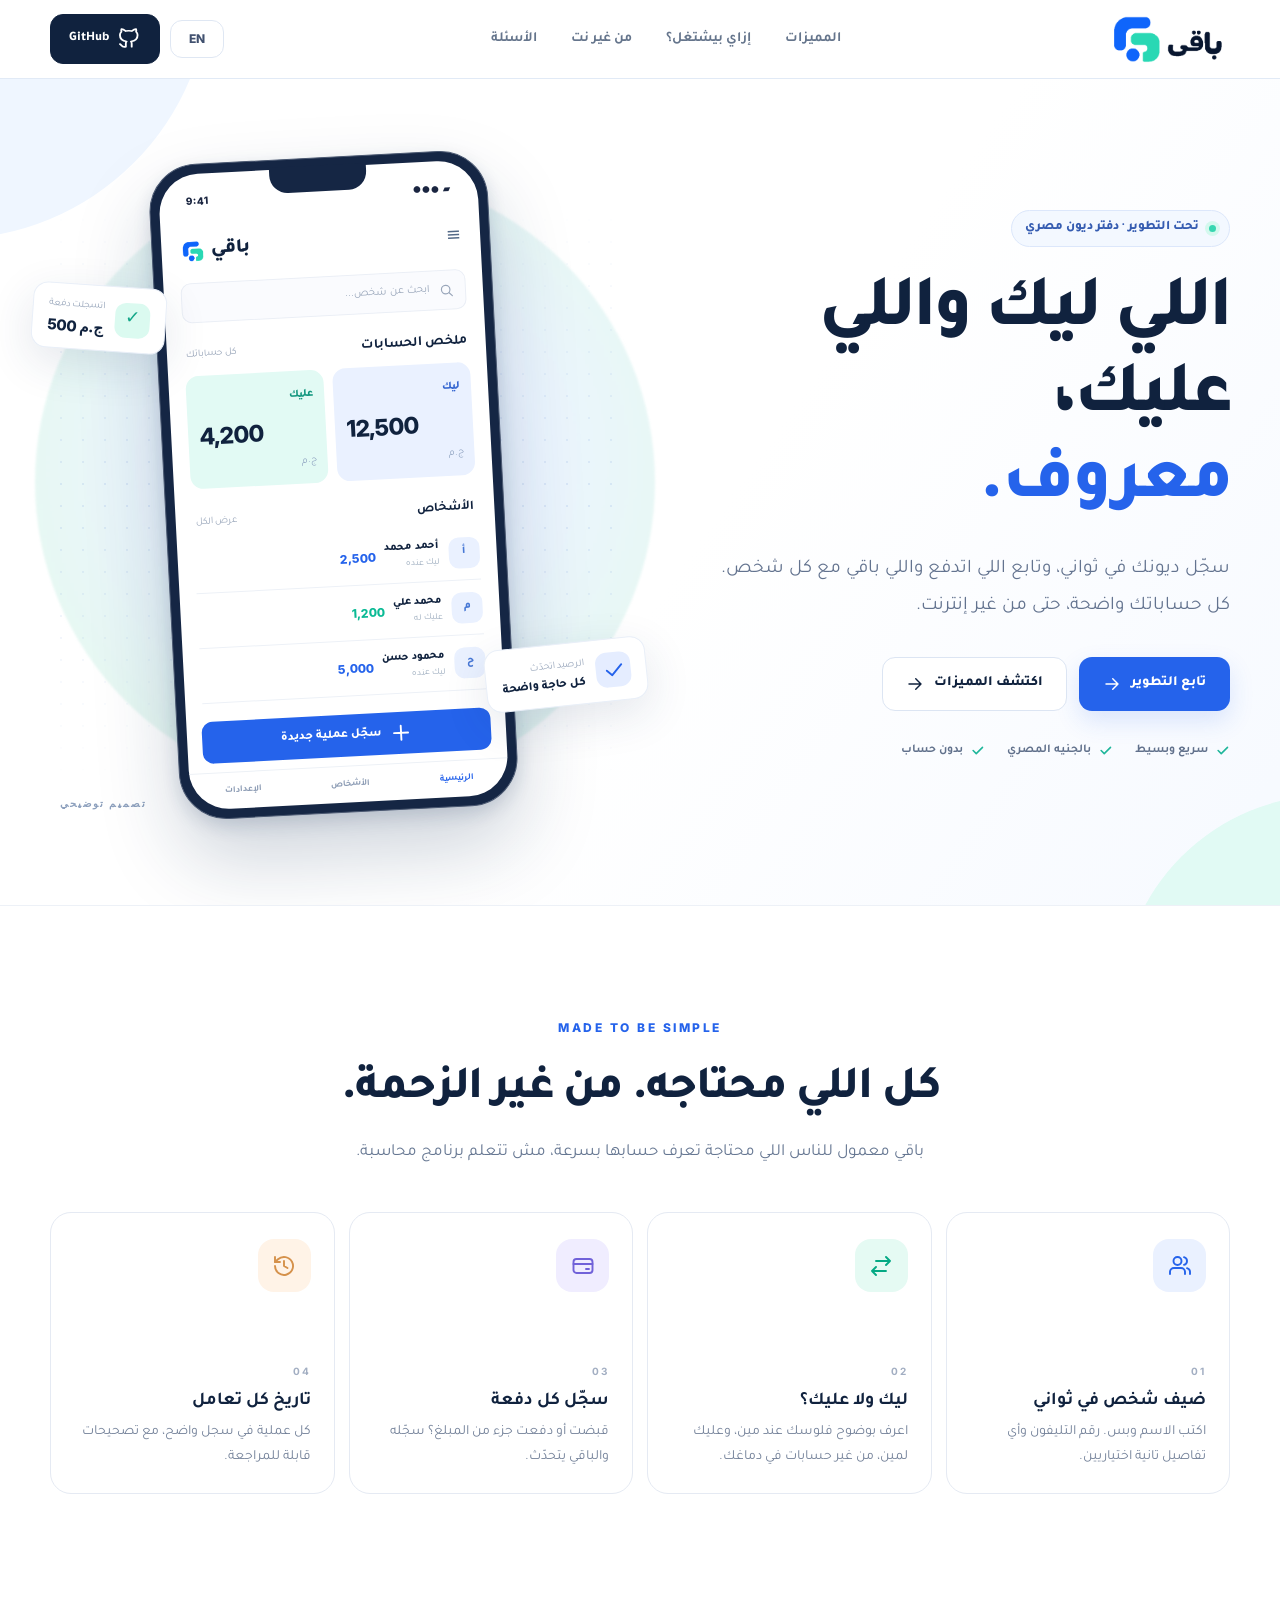
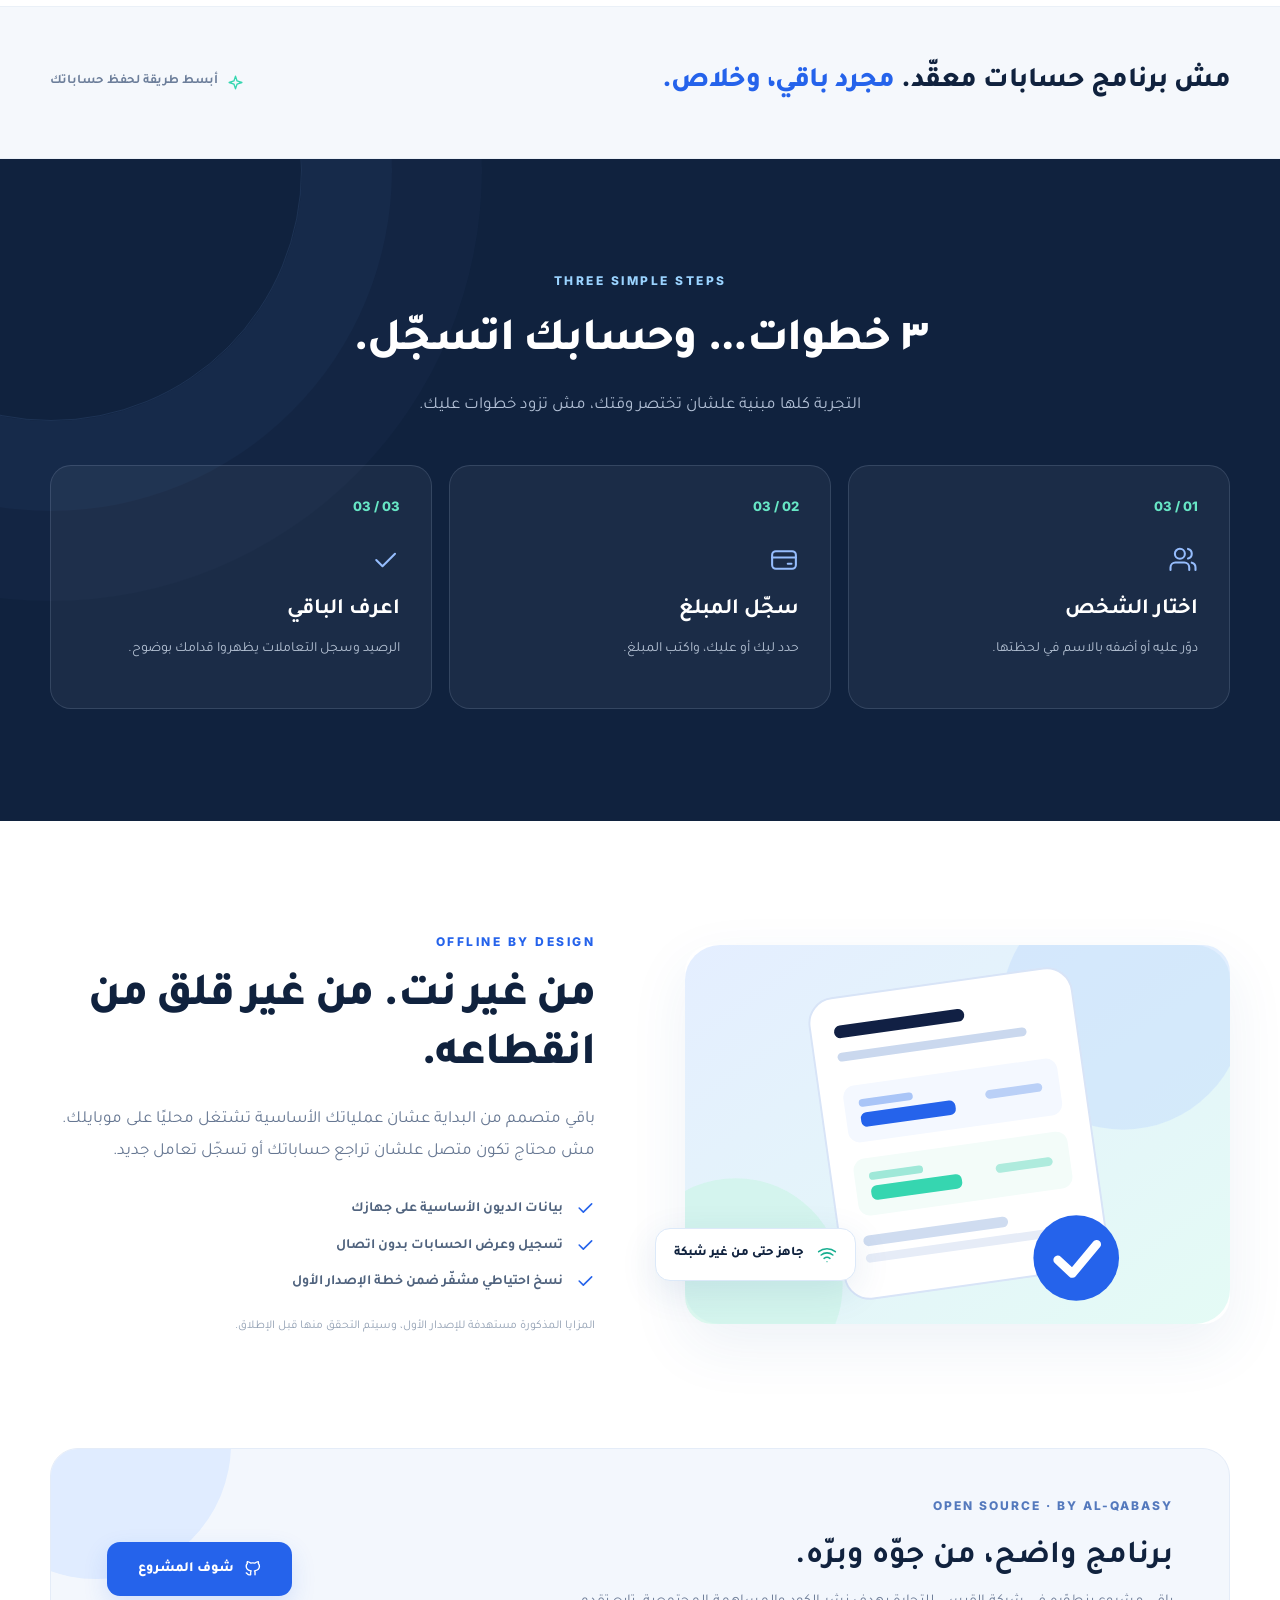
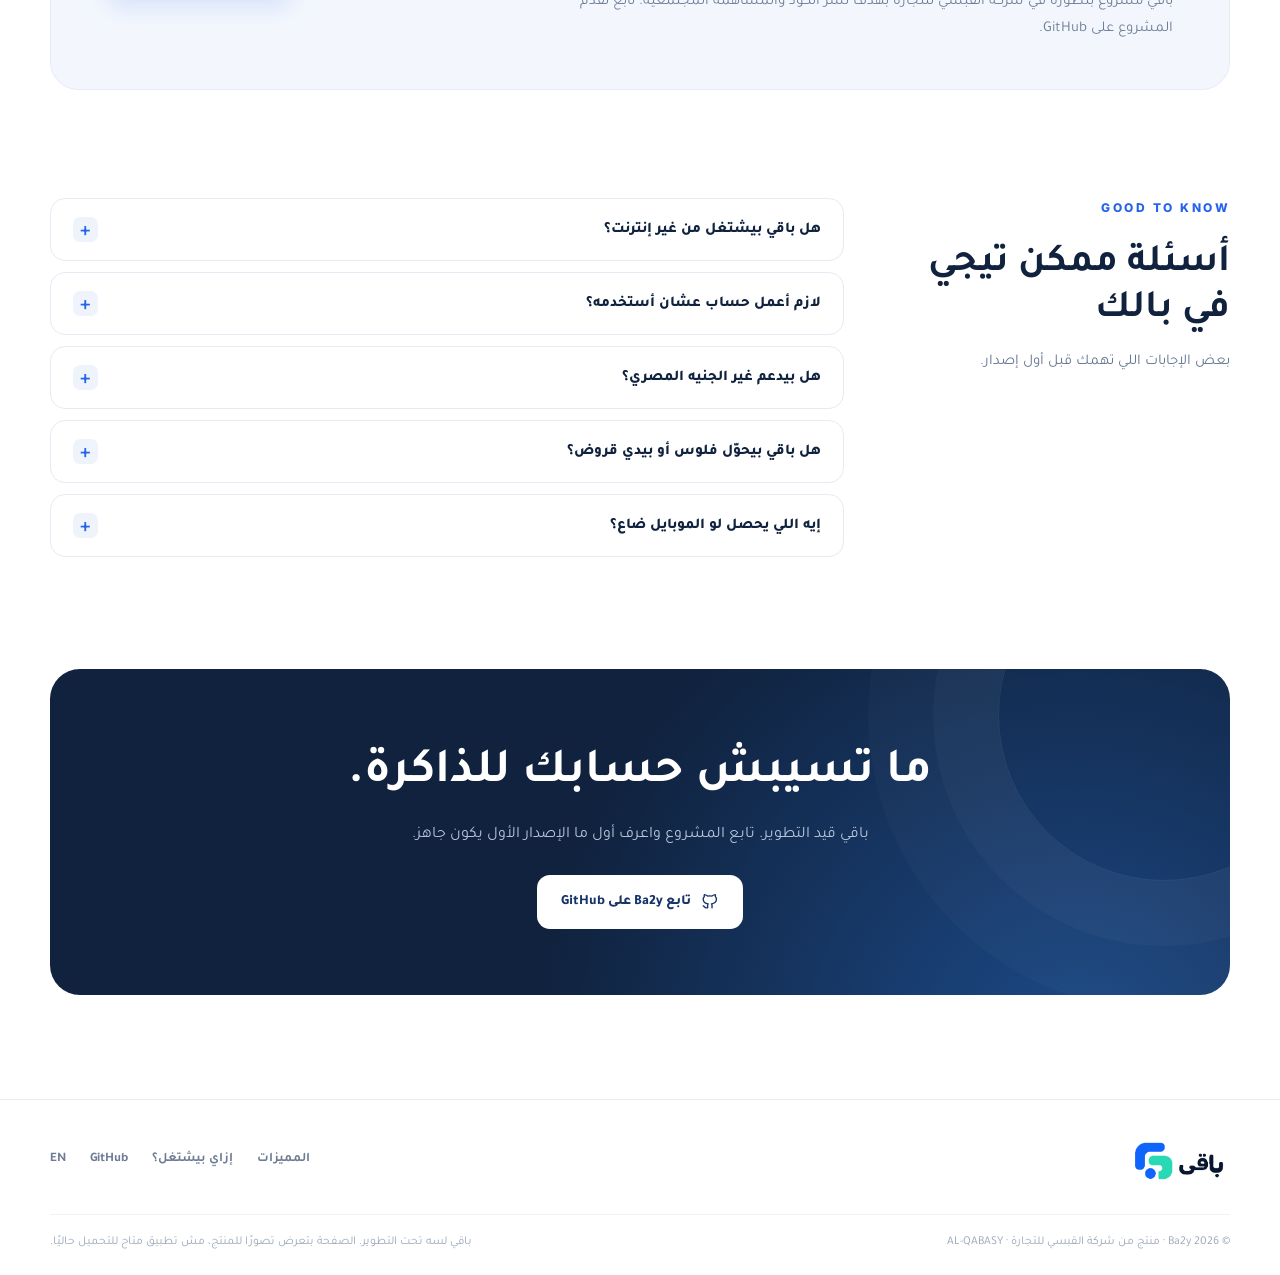
==== commit 00650385: "publish to github pages" ====
--- a/index.html
+++ b/index.html
@@ -7,7 +7,7 @@
 <meta name="twitter:card" content="summary_large_image">
 <meta name="twitter:title" content="باقي | اللي ليك واللي عليك، معروف."><meta name="twitter:description" content="باقي تطبيق مصري لتسجيل الفلوس اللي ليك واللي عليك. أضف الأشخاص، سجّل الديون والسداد، واعرف الباقي بسهولة — بتجربة مصممة تشتغل من غير نت.">
 <!-- When the custom domain is registered: add canonical, absolute og:image and twitter:image URLs pointing to assets/og-image.png. -->
-<link rel="icon" href="assets/favicon.svg" type="image/svg+xml"><link rel="icon" href="assets/favicon-32.png" sizes="32x32" type="image/png"><link rel="apple-touch-icon" href="assets/apple-touch-icon.png">
+<link rel="icon" href="assets/favicon.svg" type="image/svg+xml"><link rel="icon" href="assets/favicon-32.png" sizes="32x32" type="image/png"><link rel="icon" href="assets/favicon.ico" sizes="any" type="image/x-icon"><link rel="apple-touch-icon" href="assets/apple-touch-icon.png">
 <link rel="alternate" hreflang="ar-EG" href="./" data-needs-domain="true"><link rel="alternate" hreflang="en" href="en/" data-needs-domain="true">
 <link rel="preconnect" href="https://fonts.googleapis.com"><link rel="preconnect" href="https://fonts.gstatic.com" crossorigin>
 <link href="https://fonts.googleapis.com/css2?family=Inter:wght@400;500;600;700;800&family=Tajawal:wght@400;500;600;700;800&display=swap" rel="stylesheet">
@@ -15,7 +15,7 @@
 <title>باقي | اللي ليك واللي عليك، معروف.</title></head><body dir="rtl">
 <a class="skip" href="#main">تخطّى إلى المحتوى</a>
 <header class="site-header"><div class="container nav-wrap">
-<a href="index.html" class="brand" aria-label="Ba2y"><img class="brand-mark" src="assets/brand-symbol.svg" width="43" height="43" alt=""><span class="brand-text"><span class="brand-name">باقي</span><span class="brand-roman">BA2Y</span></span></a>
+<a href="index.html" class="brand" aria-label="Ba2y"><img class="brand-logo" src="assets/logo-ar.png" width="122" height="60" alt=""></a>
 <nav class="main-nav" aria-label="التنقل الرئيسي"><a href="#features">المميزات</a><a href="#how">إزاي بيشتغل؟</a><a href="#offline">من غير نت</a><a href="#faq">الأسئلة</a></nav>
 <div class="nav-actions"><a class="lang-switch" href="en/" hreflang="en" lang="en" aria-label="Switch to English">EN</a><a class="nav-link-button" href="https://github.com/b42y" target="_blank" rel="noopener noreferrer"><svg xmlns="http://www.w3.org/2000/svg" width="24" height="24" viewBox="0 0 24 24" fill="none" stroke="currentColor" stroke-width="1.9" stroke-linecap="round" stroke-linejoin="round" class="" aria-hidden="true"><path d="M9 19c-4.3 1.4-4.3-2.5-6-3m12 3v-3.5a3.1 3.1 0 0 0-.8-2.4c3.3-.4 6.8-1.6 6.8-7.3A5.7 5.7 0 0 0 19.5 2a5.1 5.1 0 0 0-.1-3S18.2-1.4 15 1.2a13.8 13.8 0 0 0-6 0C5.8-1.4 4.6-1 4.6-1a5.1 5.1 0 0 0-.1 3A5.7 5.7 0 0 0 3 5.8c0 5.7 3.5 6.9 6.8 7.3A3.1 3.1 0 0 0 9 15.5V19" transform="translate(0 3) scale(.98 .88)"/></svg> GitHub</a><button class="menu-button" id="menuBtn" aria-expanded="false" aria-controls="mobileMenu" aria-label="فتح القائمة"><svg xmlns="http://www.w3.org/2000/svg" width="24" height="24" viewBox="0 0 24 24" fill="none" stroke="currentColor" stroke-width="1.9" stroke-linecap="round" stroke-linejoin="round" class="" aria-hidden="true"><path d="M4 7h16M4 12h16M4 17h16"/></svg></button></div>
 </div><nav class="mobile-menu" id="mobileMenu" aria-label="القائمة"><a href="#features">المميزات</a><a href="#how">إزاي بيشتغل؟</a><a href="#offline">من غير نت</a><a href="#faq">الأسئلة</a><a href="https://github.com/b42y" target="_blank" rel="noopener noreferrer">GitHub</a></nav></header>
@@ -24,7 +24,7 @@
 <div class="hero-actions"><a class="button button-primary" href="https://github.com/b42y" target="_blank" rel="noopener noreferrer">تابع التطوير <svg xmlns="http://www.w3.org/2000/svg" width="24" height="24" viewBox="0 0 24 24" fill="none" stroke="currentColor" stroke-width="1.9" stroke-linecap="round" stroke-linejoin="round" class="" aria-hidden="true"><path d="M4 12h16m-7-7 7 7-7 7"/></svg></a><a class="button button-outline" href="#features">اكتشف المميزات <svg xmlns="http://www.w3.org/2000/svg" width="24" height="24" viewBox="0 0 24 24" fill="none" stroke="currentColor" stroke-width="1.9" stroke-linecap="round" stroke-linejoin="round" class="" aria-hidden="true"><path d="M4 12h16m-7-7 7 7-7 7"/></svg></a></div><div class="hero-highlights"><span><svg xmlns="http://www.w3.org/2000/svg" width="24" height="24" viewBox="0 0 24 24" fill="none" stroke="currentColor" stroke-width="1.9" stroke-linecap="round" stroke-linejoin="round" class="" aria-hidden="true"><path d="m5 12 5 5L20 7"/></svg>سريع وبسيط</span><span><svg xmlns="http://www.w3.org/2000/svg" width="24" height="24" viewBox="0 0 24 24" fill="none" stroke="currentColor" stroke-width="1.9" stroke-linecap="round" stroke-linejoin="round" class="" aria-hidden="true"><path d="m5 12 5 5L20 7"/></svg>بالجنيه المصري</span><span><svg xmlns="http://www.w3.org/2000/svg" width="24" height="24" viewBox="0 0 24 24" fill="none" stroke="currentColor" stroke-width="1.9" stroke-linecap="round" stroke-linejoin="round" class="" aria-hidden="true"><path d="m5 12 5 5L20 7"/></svg>بدون حساب</span></div></div>
 <div class="hero-aside"><div class="hero-halo"></div><div class="hero-grid-decoration"></div>
 <div class="phone" role="img" aria-label="تصوّر توضيحي لواجهة تطبيق باقي"><div class="phone-notch"></div><div class="phone-inner"><div class="phone-status"><span>9:41</span><span class="phone-status-conn">●●● ▰</span></div>
-<div class="phone-brand-row"><span class="phone-muted-icon">≡</span><div class="phone-brand-side"><strong>باقي</strong><img src="assets/brand-symbol.svg" alt=""></div></div>
+<div class="phone-brand-row"><span class="phone-muted-icon">≡</span><div class="phone-brand-side"><strong>باقي</strong><img src="assets/brand-symbol.png" alt=""></div></div>
 <div class="phone-search"><svg xmlns="http://www.w3.org/2000/svg" width="24" height="24" viewBox="0 0 24 24" fill="none" stroke="currentColor" stroke-width="1.9" stroke-linecap="round" stroke-linejoin="round" class="" aria-hidden="true"><circle cx="10.8" cy="10.8" r="6.8"/><path d="m16 16 5 5"/></svg>ابحث عن شخص...</div><div class="phone-overview-title"><strong>ملخص الحسابات</strong><small>كل حساباتك</small></div>
 <div class="phone-totals"><div class="phone-total"><span class="phone-total-label">ليك</span><strong dir="ltr">12,500</strong><small>ج.م</small></div><div class="phone-total mint"><span class="phone-total-label">عليك</span><strong dir="ltr">4,200</strong><small>ج.م</small></div></div>
 <div class="phone-people-head"><strong>الأشخاص</strong><span>عرض الكل</span></div><div class="phone-person"><span class="phone-avatar">أ</span><div><div class="phone-person-name">أحمد محمد</div><div class="phone-person-status">ليك عنده</div></div><span class="phone-person-amount " dir="ltr">2,500</span></div><div class="phone-person"><span class="phone-avatar">م</span><div><div class="phone-person-name">محمد علي</div><div class="phone-person-status">عليك له</div></div><span class="phone-person-amount mint" dir="ltr">1,200</span></div><div class="phone-person"><span class="phone-avatar">ح</span><div><div class="phone-person-name">محمود حسن</div><div class="phone-person-status">ليك عنده</div></div><span class="phone-person-amount " dir="ltr">5,000</span></div><div class="phone-action"><svg xmlns="http://www.w3.org/2000/svg" width="24" height="24" viewBox="0 0 24 24" fill="none" stroke="currentColor" stroke-width="1.9" stroke-linecap="round" stroke-linejoin="round" class="" aria-hidden="true"><path d="M12 5v14M5 12h14"/></svg>سجّل عملية جديدة</div><div class="phone-tabs"><span class="active">الرئيسية</span><span>الأشخاص</span><span>الإعدادات</span></div>
@@ -37,5 +37,5 @@
 <section class="section faq" id="faq"><div class="container faq-layout"><div class="faq-heading"><span class="overline">GOOD TO KNOW</span><h2>أسئلة ممكن تيجي في بالك</h2><p>بعض الإجابات اللي تهمك قبل أول إصدار.</p></div><div class="faq-list"><details><summary>هل باقي بيشتغل من غير إنترنت؟</summary><p>أيوه، الوظائف الأساسية متصممة تشتغل محليًا من غير اتصال بالإنترنت. ده جزء أساسي من خطة الإصدار الأول.</p></details><details><summary>لازم أعمل حساب عشان أستخدمه؟</summary><p>لا. النسخة الأولى متصممة من غير تسجيل حساب، وتقدر تضيف أشخاص بمجرد الاسم.</p></details><details><summary>هل بيدعم غير الجنيه المصري؟</summary><p>الإصدار الأول مخصص للجنيه المصري فقط، بواجهة عربية مناسبة للمستخدم المصري.</p></details><details><summary>هل باقي بيحوّل فلوس أو بيدي قروض؟</summary><p>لا. باقي أداة لتسجيل ومتابعة الديون والسداد، مش بنك ولا خدمة تحويل أموال أو إقراض.</p></details><details><summary>إيه اللي يحصل لو الموبايل ضاع؟</summary><p>البيانات المحلية ممكن تضيع مع فقدان الجهاز. علشان كده خطة الإصدار الأول بتشمل نسخة احتياطية مشفّرة تقدر تحتفظ بيها.</p></details></div></div></section>
 <section class="closing"><div class="container"><div class="closing-panel"><h2>ما تسيبش حسابك للذاكرة.</h2><p>باقي قيد التطوير. تابع المشروع واعرف أول ما الإصدار الأول يكون جاهز.</p><a class="button" href="https://github.com/b42y" target="_blank" rel="noopener noreferrer"><svg xmlns="http://www.w3.org/2000/svg" width="24" height="24" viewBox="0 0 24 24" fill="none" stroke="currentColor" stroke-width="1.9" stroke-linecap="round" stroke-linejoin="round" class="" aria-hidden="true"><path d="M9 19c-4.3 1.4-4.3-2.5-6-3m12 3v-3.5a3.1 3.1 0 0 0-.8-2.4c3.3-.4 6.8-1.6 6.8-7.3A5.7 5.7 0 0 0 19.5 2a5.1 5.1 0 0 0-.1-3S18.2-1.4 15 1.2a13.8 13.8 0 0 0-6 0C5.8-1.4 4.6-1 4.6-1a5.1 5.1 0 0 0-.1 3A5.7 5.7 0 0 0 3 5.8c0 5.7 3.5 6.9 6.8 7.3A3.1 3.1 0 0 0 9 15.5V19" transform="translate(0 3) scale(.98 .88)"/></svg>تابع Ba2y على GitHub</a></div></div></section>
 </main>
-<footer class="footer"><div class="container"><div class="footer-top"><a href="index.html" class="brand"><img class="brand-mark" src="assets/brand-symbol.svg" width="33" height="33" alt=""><span class="brand-text"><span class="brand-name">باقي</span><span class="brand-roman">BA2Y</span></span></a><nav class="footer-links" aria-label="Footer"><a href="#features">المميزات</a><a href="#how">إزاي بيشتغل؟</a><a href="https://github.com/b42y" target="_blank" rel="noopener noreferrer">GitHub</a><a href="en/" hreflang="en">EN</a></nav></div><div class="footer-bottom"><span>© <span id="year">2026</span> Ba2y · منتج من شركة القبسي للتجارة · AL-QABASY</span><span>باقي لسه تحت التطوير. الصفحة بتعرض تصورًا للمنتج، مش تطبيق متاح للتحميل حاليًا.</span></div></div></footer>
+<footer class="footer"><div class="container"><div class="footer-top"><a href="index.html" class="brand" aria-label="Ba2y"><img class="brand-logo" src="assets/logo-ar.png" width="122" height="60" alt=""></a><nav class="footer-links" aria-label="Footer"><a href="#features">المميزات</a><a href="#how">إزاي بيشتغل؟</a><a href="https://github.com/b42y" target="_blank" rel="noopener noreferrer">GitHub</a><a href="en/" hreflang="en">EN</a></nav></div><div class="footer-bottom"><span>© <span id="year">2026</span> Ba2y · منتج من شركة القبسي للتجارة · AL-QABASY</span><span>باقي لسه تحت التطوير. الصفحة بتعرض تصورًا للمنتج، مش تطبيق متاح للتحميل حاليًا.</span></div></div></footer>
 <script src="app.js" defer></script></body></html>
--- a/styles.css
+++ b/styles.css
@@ -29,3 +29,5 @@
 @media(max-width:820px){.container{width:min(var(--container),calc(100% - 40px))}.nav-wrap{min-height:70px}.site-header{min-height:70px}.main-nav,.nav-link-button{display:none}.menu-button{display:flex}.mobile-menu.is-open{display:grid;padding:12px 20px 20px;gap:5px;border-top:1px solid #eef2f7;background:white}.mobile-menu a{display:block;padding:12px 10px;border-radius:10px;font-weight:800;font-size:14px;color:#54657e}.mobile-menu a:hover{background:#f3f7fe}.hero{padding:63px 0 70px}.hero-inner{grid-template-columns:1fr;text-align:center;gap:32px}.hero h1{margin-inline:auto;font-size:clamp(49px,8vw,72px)}.hero-description{margin-inline:auto}.hero-actions,.hero-highlights{justify-content:center}.hero-aside{min-height:600px}.hero-halo{width:min(94vw,520px)}.phone{transform:rotate(-2deg) scale(.95)}.phone:hover{transform:rotate(-1deg) scale(.95)}.section{padding:86px 0}.statement-row{flex-wrap:wrap;justify-content:center;text-align:center}.faq-layout{grid-template-columns:1fr;gap:25px}.faq-heading{text-align:center}.offline-grid{grid-template-columns:1fr;gap:45px}.offline-art{max-width:570px;width:100%;margin-inline:auto}.offline-grid .two-column-copy{max-width:690px;margin-inline:auto;text-align:center}.offline-grid .checks{max-width:480px;margin-inline:auto;text-align:start}.oss-panel{grid-template-columns:1fr;padding:38px;text-align:center}.oss-panel .oss-action{justify-self:center}.steps{grid-template-columns:1fr}.step{min-height:0}.closing{padding:0 0 86px}}
 @media(max-width:560px){.container{width:calc(100% - 32px)}.nav-wrap{gap:10px}.brand-name{font-size:22px}.brand-mark{width:37px;height:37px}.brand-roman{font-size:9px}.hero{padding:46px 0 54px}.hero h1{font-size:clamp(43px,11vw,58px);letter-spacing:-1.6px;margin-top:20px}.hero-description{font-size:16px;line-height:1.9}.hero-actions{gap:10px}.hero-actions .button{font-size:13px;padding:12px 14px;min-height:49px;flex:1}.hero-highlights{gap:10px 18px;font-size:11px;margin-top:23px}.hero-aside{min-height:558px;margin:3px -5px -20px}.phone{transform:rotate(-2deg) scale(.84)}.phone:hover{transform:rotate(-1deg) scale(.84)}.float-card{padding:10px 11px}.float-card.payment{top:122px;inset-inline-end:0;transform:rotate(6deg) scale(.85);transform-origin:top right}.float-card.sync{bottom:65px;inset-inline-start:-3px;transform:rotate(-5deg) scale(.85);transform-origin:bottom left}.hero-halo{width:430px;max-width:110vw}.preview-label{font-size:8px}.section{padding:75px 0}.section-header{margin-bottom:30px}.section-header h2{font-size:34px}.section-header p{font-size:15px}.features-grid{grid-template-columns:1fr;gap:12px}.feature-card{padding:24px;min-height:210px}.feature-index{padding-top:22px}.feature-card h3{margin-top:10px}.statement{padding:37px 0}.statement-text{font-size:21px}.step{padding:26px}.two-column-copy h2{font-size:34px}.offline-bubble{bottom:20px;inset-inline-end:-2px;padding:10px 12px;font-size:11px}.oss{padding-bottom:77px}.oss-panel{padding:34px 22px;border-radius:23px}.oss-panel h2{font-size:28px}.oss-panel p{font-size:14px}.faq-heading h2{font-size:33px}.faq-list details{padding:17px 16px}.faq-list summary{font-size:14px}.closing{padding-bottom:70px}.closing-panel{min-height:0;padding:52px 20px;border-radius:24px}.footer-top,.footer-bottom{align-items:flex-start;flex-direction:column}.footer-links{gap:13px 19px}.footer-bottom{margin-top:22px}}
 @media(prefers-reduced-motion:reduce){html{scroll-behavior:auto}*,*::before,*::after{transition-duration:.01ms!important;animation-duration:.01ms!important}}
+
+.brand-logo{display:block;width:122px;height:auto}.footer .brand-logo{width:100px}@media(max-width:560px){.brand-logo{width:104px}.footer .brand-logo{width:95px}}
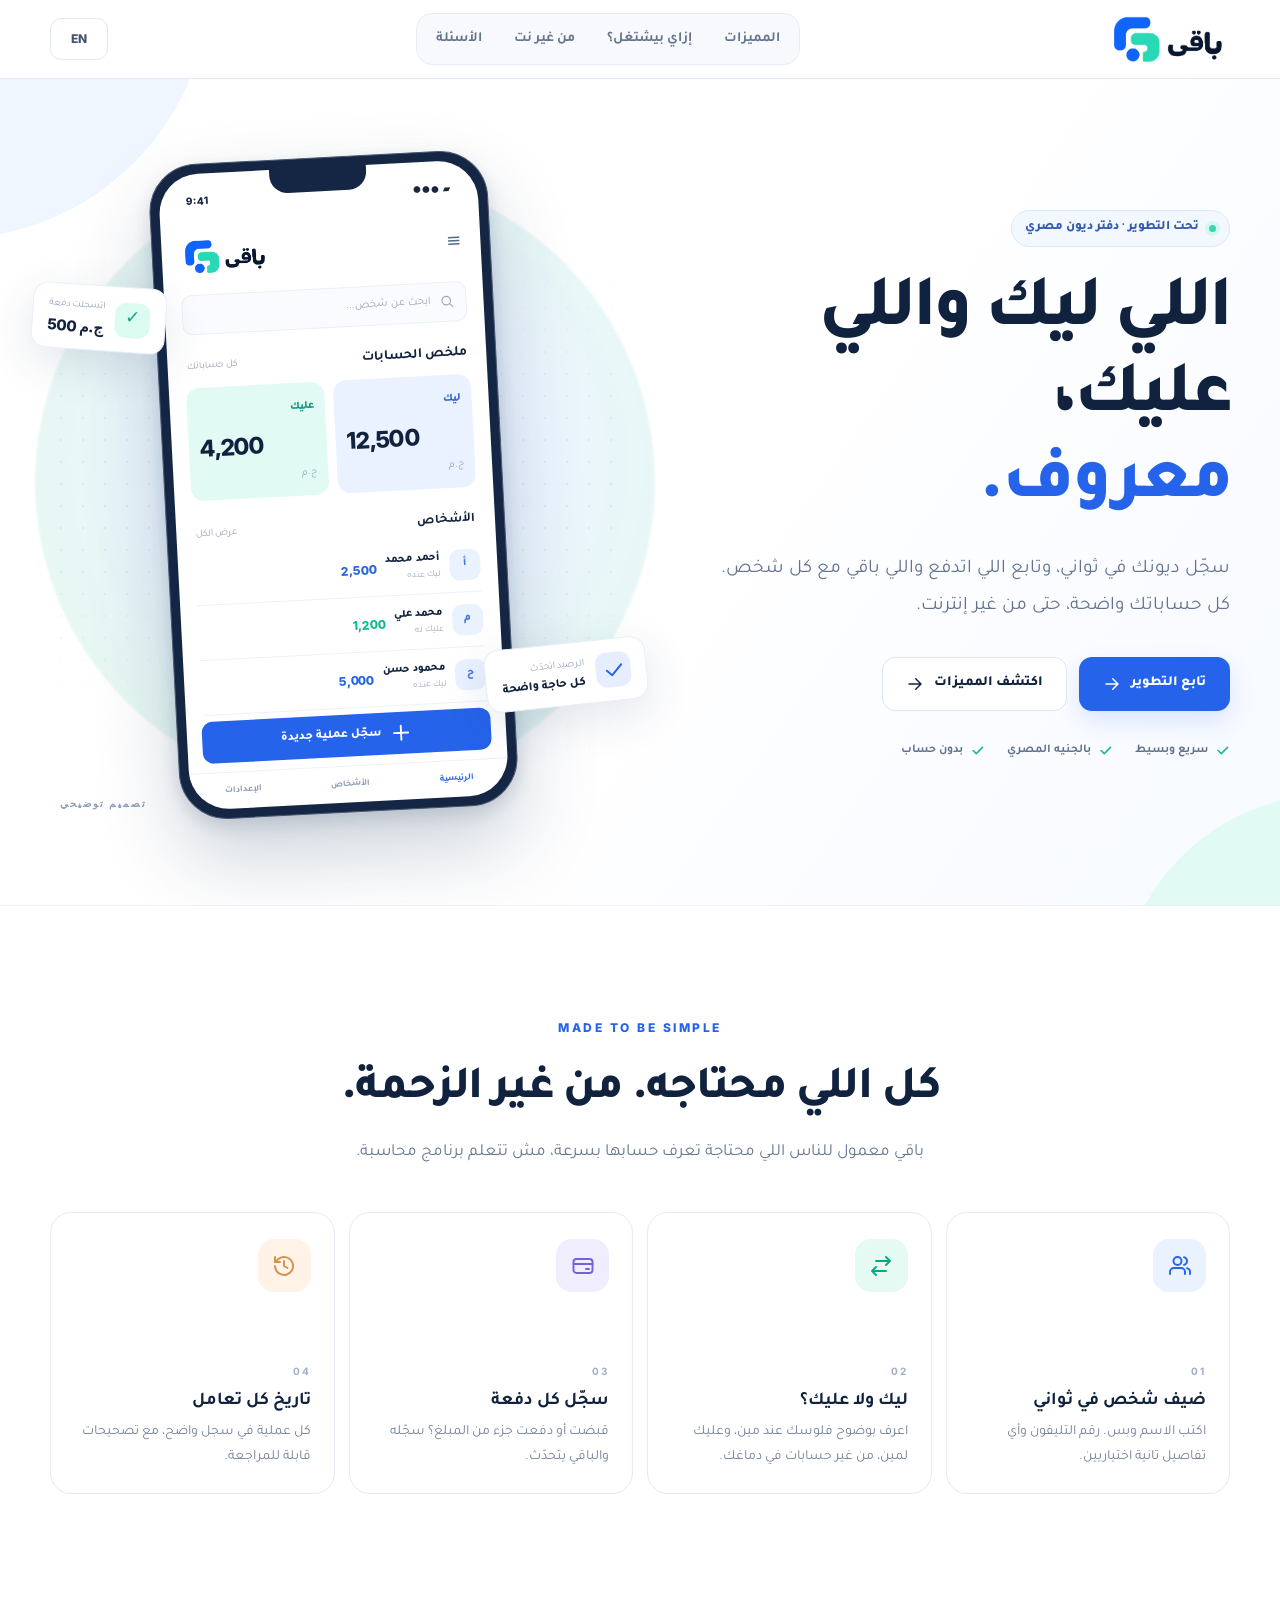
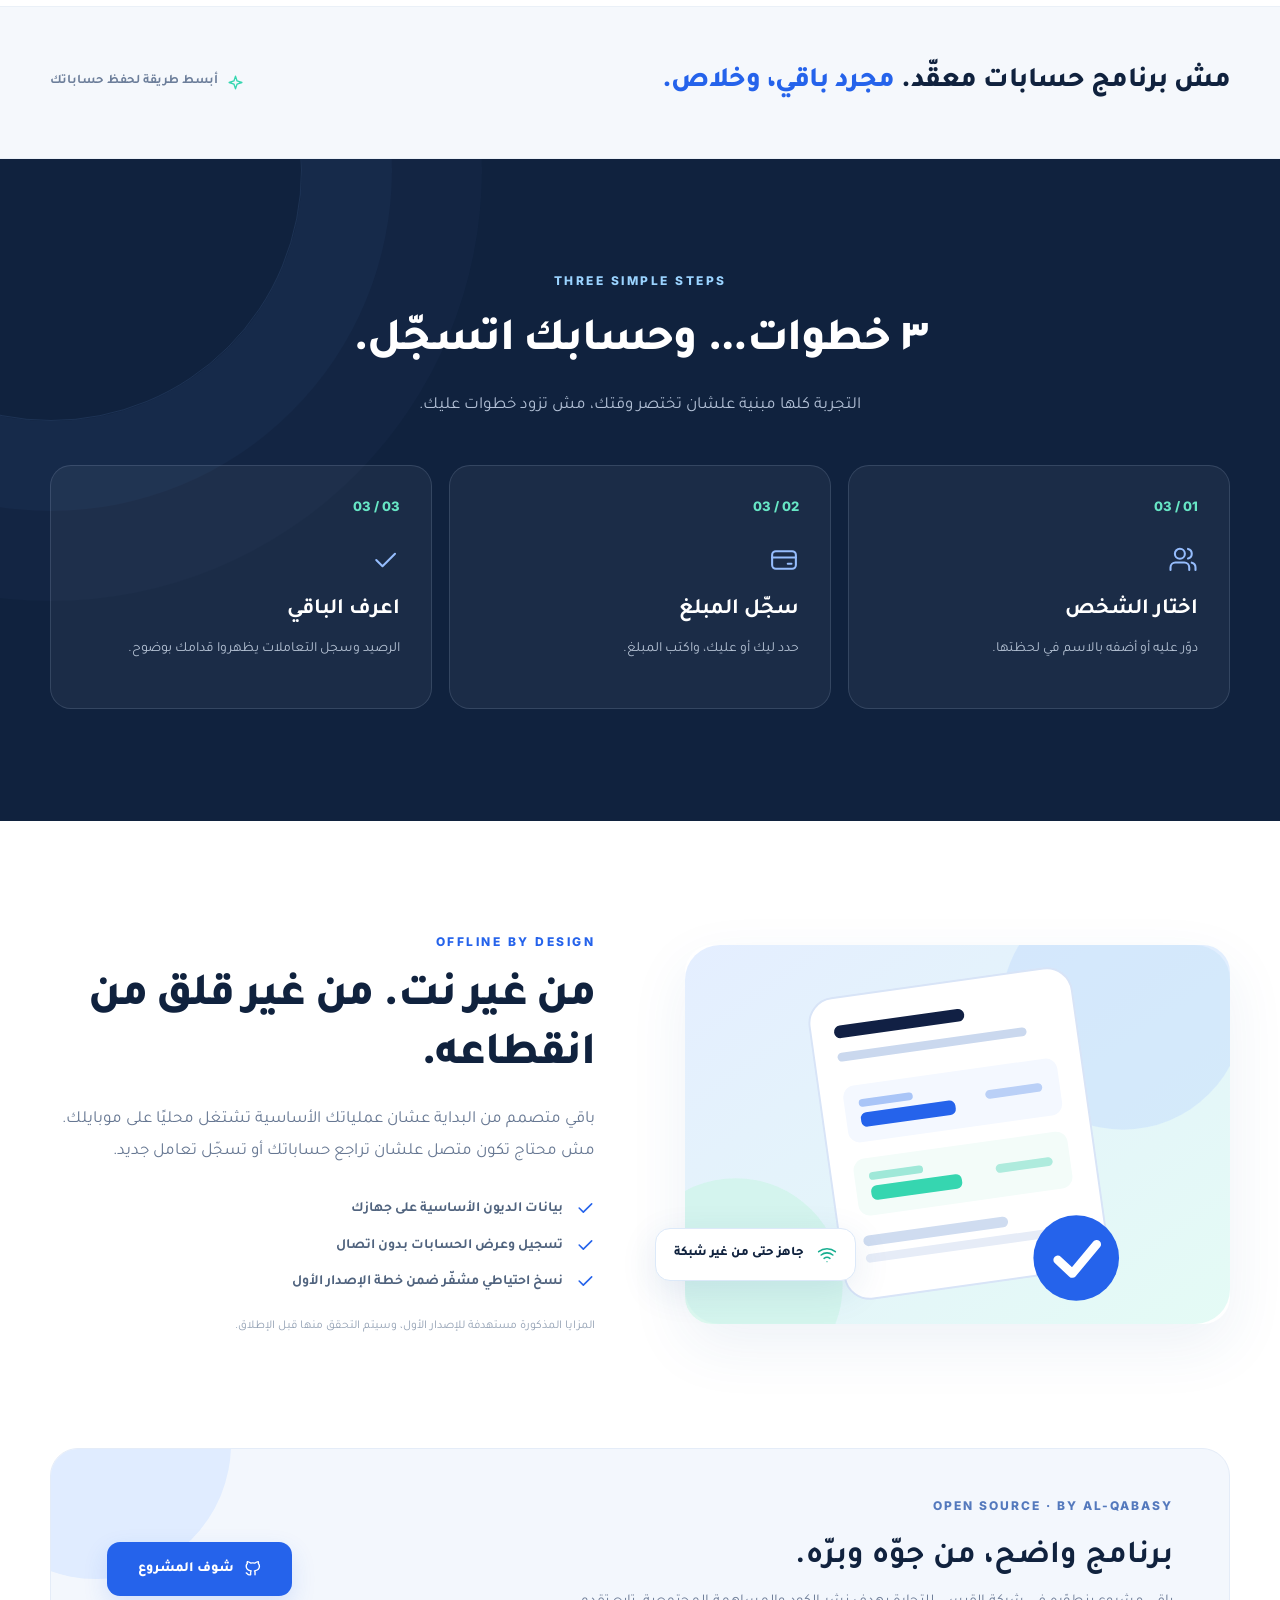
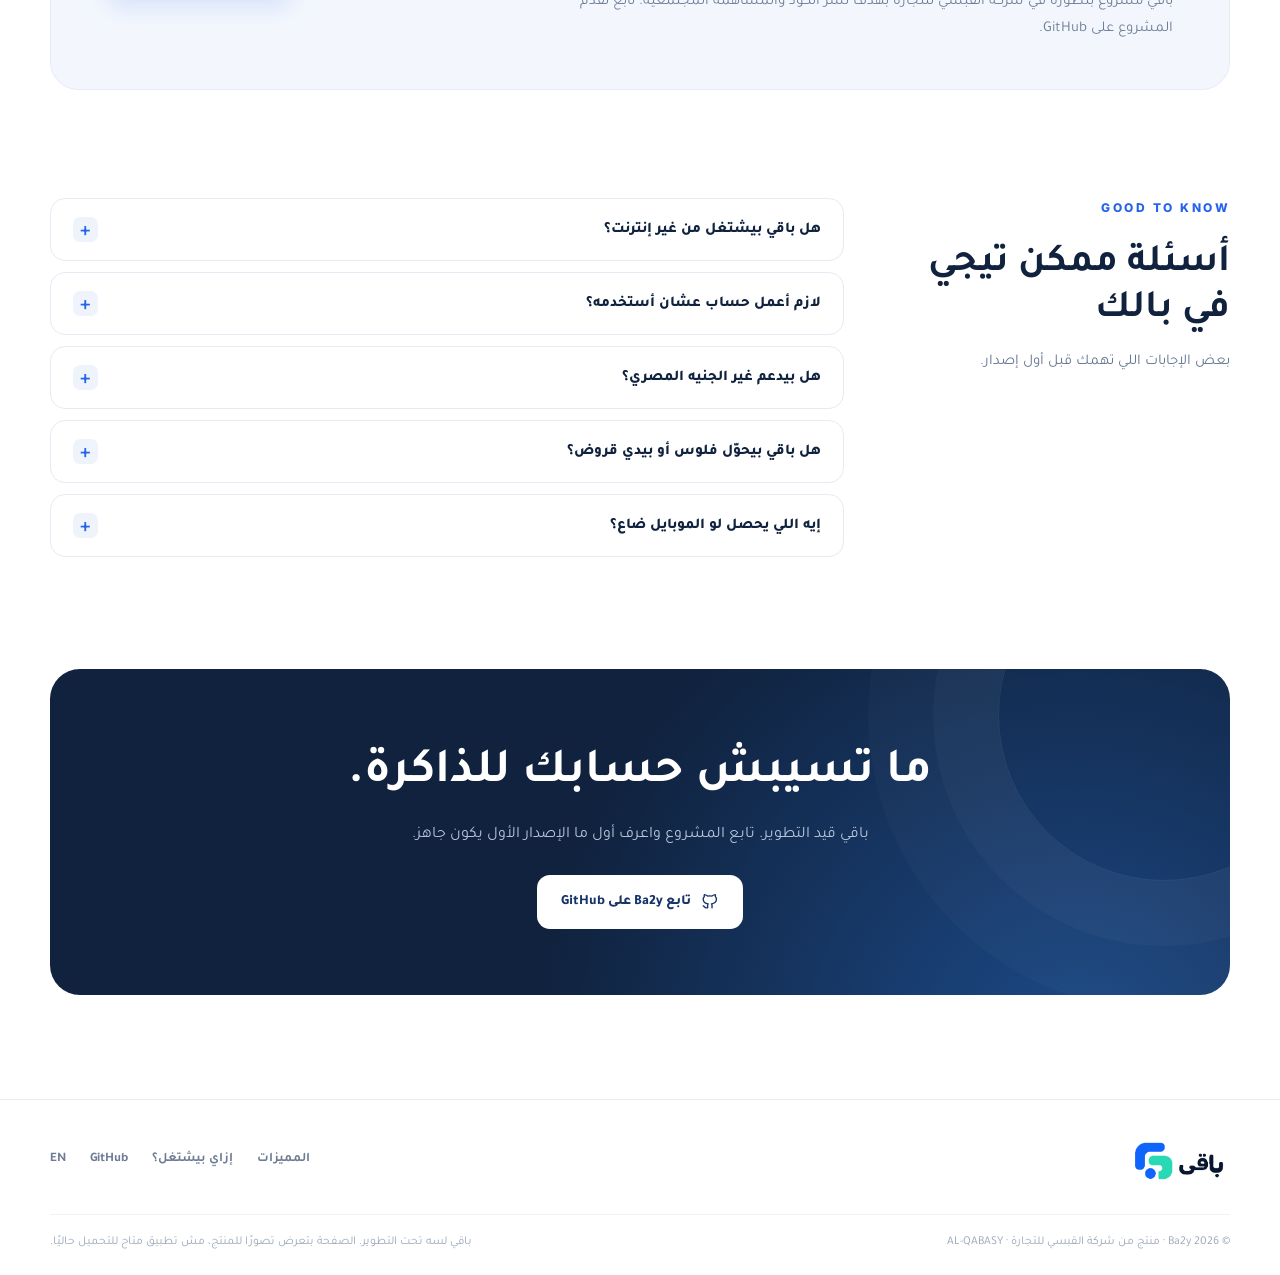
==== commit e0456821: "enhanced seo, + responsiveness" ====
--- a/index.html
+++ b/index.html
@@ -3,28 +3,28 @@
 <meta charset="utf-8"><meta name="viewport" content="width=device-width, initial-scale=1">
 <meta name="theme-color" content="#ffffff"><meta name="color-scheme" content="light">
 <meta name="description" content="باقي تطبيق مصري لتسجيل الفلوس اللي ليك واللي عليك. أضف الأشخاص، سجّل الديون والسداد، واعرف الباقي بسهولة — بتجربة مصممة تشتغل من غير نت.">
-<meta property="og:type" content="website"><meta property="og:site_name" content="Ba2y · باقي"><meta property="og:title" content="باقي | اللي ليك واللي عليك، معروف."><meta property="og:description" content="باقي تطبيق مصري لتسجيل الفلوس اللي ليك واللي عليك. أضف الأشخاص، سجّل الديون والسداد، واعرف الباقي بسهولة — بتجربة مصممة تشتغل من غير نت.">
+<link rel="canonical" href="https://b42y.github.io/b42y-land/">
+<link rel="alternate" hreflang="ar-EG" href="https://b42y.github.io/b42y-land/"><link rel="alternate" hreflang="en" href="https://b42y.github.io/b42y-land/en/"><link rel="alternate" hreflang="x-default" href="https://b42y.github.io/b42y-land/">
+<meta property="og:type" content="website"><meta property="og:locale" content="ar_EG"><meta property="og:locale:alternate" content="en_US"><meta property="og:site_name" content="Ba2y · باقي"><meta property="og:title" content="باقي | اللي ليك واللي عليك، معروف."><meta property="og:description" content="باقي تطبيق مصري لتسجيل الفلوس اللي ليك واللي عليك. أضف الأشخاص، سجّل الديون والسداد، واعرف الباقي بسهولة — بتجربة مصممة تشتغل من غير نت."><meta property="og:url" content="https://b42y.github.io/b42y-land/"><meta property="og:image" content="https://b42y.github.io/b42y-land/assets/og-image.png"><meta property="og:image:width" content="1731"><meta property="og:image:height" content="909"><meta property="og:image:alt" content="شعار باقي وتطبيق تتبع الديون">
 <meta name="twitter:card" content="summary_large_image">
-<meta name="twitter:title" content="باقي | اللي ليك واللي عليك، معروف."><meta name="twitter:description" content="باقي تطبيق مصري لتسجيل الفلوس اللي ليك واللي عليك. أضف الأشخاص، سجّل الديون والسداد، واعرف الباقي بسهولة — بتجربة مصممة تشتغل من غير نت.">
-<!-- When the custom domain is registered: add canonical, absolute og:image and twitter:image URLs pointing to assets/og-image.png. -->
+<meta name="twitter:title" content="باقي | اللي ليك واللي عليك، معروف."><meta name="twitter:description" content="باقي تطبيق مصري لتسجيل الفلوس اللي ليك واللي عليك. أضف الأشخاص، سجّل الديون والسداد، واعرف الباقي بسهولة — بتجربة مصممة تشتغل من غير نت."><meta name="twitter:image" content="https://b42y.github.io/b42y-land/assets/og-image.png"><meta name="twitter:image:alt" content="شعار باقي وتطبيق تتبع الديون">
 <link rel="icon" href="assets/favicon.svg" type="image/svg+xml"><link rel="icon" href="assets/favicon-32.png" sizes="32x32" type="image/png"><link rel="icon" href="assets/favicon.ico" sizes="any" type="image/x-icon"><link rel="apple-touch-icon" href="assets/apple-touch-icon.png">
-<link rel="alternate" hreflang="ar-EG" href="./" data-needs-domain="true"><link rel="alternate" hreflang="en" href="en/" data-needs-domain="true">
 <link rel="preconnect" href="https://fonts.googleapis.com"><link rel="preconnect" href="https://fonts.gstatic.com" crossorigin>
 <link href="https://fonts.googleapis.com/css2?family=Inter:wght@400;500;600;700;800&family=Tajawal:wght@400;500;600;700;800&display=swap" rel="stylesheet">
 <link rel="stylesheet" href="styles.css">
 <title>باقي | اللي ليك واللي عليك، معروف.</title></head><body dir="rtl">
 <a class="skip" href="#main">تخطّى إلى المحتوى</a>
 <header class="site-header"><div class="container nav-wrap">
-<a href="index.html" class="brand" aria-label="Ba2y"><img class="brand-logo" src="assets/logo-ar.png" width="122" height="60" alt=""></a>
+<a href="./" class="brand" aria-label="باقي - الرئيسية"><img class="brand-logo" src="assets/logo-ar.png" width="122" height="60" alt=""></a>
 <nav class="main-nav" aria-label="التنقل الرئيسي"><a href="#features">المميزات</a><a href="#how">إزاي بيشتغل؟</a><a href="#offline">من غير نت</a><a href="#faq">الأسئلة</a></nav>
-<div class="nav-actions"><a class="lang-switch" href="en/" hreflang="en" lang="en" aria-label="Switch to English">EN</a><a class="nav-link-button" href="https://github.com/b42y" target="_blank" rel="noopener noreferrer"><svg xmlns="http://www.w3.org/2000/svg" width="24" height="24" viewBox="0 0 24 24" fill="none" stroke="currentColor" stroke-width="1.9" stroke-linecap="round" stroke-linejoin="round" class="" aria-hidden="true"><path d="M9 19c-4.3 1.4-4.3-2.5-6-3m12 3v-3.5a3.1 3.1 0 0 0-.8-2.4c3.3-.4 6.8-1.6 6.8-7.3A5.7 5.7 0 0 0 19.5 2a5.1 5.1 0 0 0-.1-3S18.2-1.4 15 1.2a13.8 13.8 0 0 0-6 0C5.8-1.4 4.6-1 4.6-1a5.1 5.1 0 0 0-.1 3A5.7 5.7 0 0 0 3 5.8c0 5.7 3.5 6.9 6.8 7.3A3.1 3.1 0 0 0 9 15.5V19" transform="translate(0 3) scale(.98 .88)"/></svg> GitHub</a><button class="menu-button" id="menuBtn" aria-expanded="false" aria-controls="mobileMenu" aria-label="فتح القائمة"><svg xmlns="http://www.w3.org/2000/svg" width="24" height="24" viewBox="0 0 24 24" fill="none" stroke="currentColor" stroke-width="1.9" stroke-linecap="round" stroke-linejoin="round" class="" aria-hidden="true"><path d="M4 7h16M4 12h16M4 17h16"/></svg></button></div>
-</div><nav class="mobile-menu" id="mobileMenu" aria-label="القائمة"><a href="#features">المميزات</a><a href="#how">إزاي بيشتغل؟</a><a href="#offline">من غير نت</a><a href="#faq">الأسئلة</a><a href="https://github.com/b42y" target="_blank" rel="noopener noreferrer">GitHub</a></nav></header>
+<div class="nav-actions"><a class="lang-switch" href="en/" hreflang="en" lang="en" aria-label="التبديل إلى الإنجليزية">EN</a><button class="menu-button" id="menuBtn" aria-expanded="false" aria-controls="mobileMenu" aria-label="فتح القائمة"><svg xmlns="http://www.w3.org/2000/svg" width="24" height="24" viewBox="0 0 24 24" fill="none" stroke="currentColor" stroke-width="1.9" stroke-linecap="round" stroke-linejoin="round" class="" aria-hidden="true"><path d="M4 7h16M4 12h16M4 17h16"/></svg></button></div>
+</div><nav class="mobile-menu" id="mobileMenu" aria-label="القائمة"><a href="#features">المميزات</a><a href="#how">إزاي بيشتغل؟</a><a href="#offline">من غير نت</a><a href="#faq">الأسئلة</a></nav></header>
 <main id="main">
 <section class="hero" id="top"><div class="container hero-inner"><div class="hero-copy"><span class="eyebrow"><span class="eyebrow-dot"></span>تحت التطوير · دفتر ديون مصري</span><h1>اللي ليك واللي عليك،<span>معروف.</span></h1><p class="hero-description">سجّل ديونك في ثواني، وتابع اللي اتدفع واللي باقي مع كل شخص. كل حساباتك واضحة، حتى من غير إنترنت.</p>
 <div class="hero-actions"><a class="button button-primary" href="https://github.com/b42y" target="_blank" rel="noopener noreferrer">تابع التطوير <svg xmlns="http://www.w3.org/2000/svg" width="24" height="24" viewBox="0 0 24 24" fill="none" stroke="currentColor" stroke-width="1.9" stroke-linecap="round" stroke-linejoin="round" class="" aria-hidden="true"><path d="M4 12h16m-7-7 7 7-7 7"/></svg></a><a class="button button-outline" href="#features">اكتشف المميزات <svg xmlns="http://www.w3.org/2000/svg" width="24" height="24" viewBox="0 0 24 24" fill="none" stroke="currentColor" stroke-width="1.9" stroke-linecap="round" stroke-linejoin="round" class="" aria-hidden="true"><path d="M4 12h16m-7-7 7 7-7 7"/></svg></a></div><div class="hero-highlights"><span><svg xmlns="http://www.w3.org/2000/svg" width="24" height="24" viewBox="0 0 24 24" fill="none" stroke="currentColor" stroke-width="1.9" stroke-linecap="round" stroke-linejoin="round" class="" aria-hidden="true"><path d="m5 12 5 5L20 7"/></svg>سريع وبسيط</span><span><svg xmlns="http://www.w3.org/2000/svg" width="24" height="24" viewBox="0 0 24 24" fill="none" stroke="currentColor" stroke-width="1.9" stroke-linecap="round" stroke-linejoin="round" class="" aria-hidden="true"><path d="m5 12 5 5L20 7"/></svg>بالجنيه المصري</span><span><svg xmlns="http://www.w3.org/2000/svg" width="24" height="24" viewBox="0 0 24 24" fill="none" stroke="currentColor" stroke-width="1.9" stroke-linecap="round" stroke-linejoin="round" class="" aria-hidden="true"><path d="m5 12 5 5L20 7"/></svg>بدون حساب</span></div></div>
 <div class="hero-aside"><div class="hero-halo"></div><div class="hero-grid-decoration"></div>
 <div class="phone" role="img" aria-label="تصوّر توضيحي لواجهة تطبيق باقي"><div class="phone-notch"></div><div class="phone-inner"><div class="phone-status"><span>9:41</span><span class="phone-status-conn">●●● ▰</span></div>
-<div class="phone-brand-row"><span class="phone-muted-icon">≡</span><div class="phone-brand-side"><strong>باقي</strong><img src="assets/brand-symbol.png" alt=""></div></div>
+<div class="phone-brand-row"><span class="phone-muted-icon">≡</span><div class="phone-brand-side"><img src="assets/logo-ar.png" width="90" height="44" alt=""></div></div>
 <div class="phone-search"><svg xmlns="http://www.w3.org/2000/svg" width="24" height="24" viewBox="0 0 24 24" fill="none" stroke="currentColor" stroke-width="1.9" stroke-linecap="round" stroke-linejoin="round" class="" aria-hidden="true"><circle cx="10.8" cy="10.8" r="6.8"/><path d="m16 16 5 5"/></svg>ابحث عن شخص...</div><div class="phone-overview-title"><strong>ملخص الحسابات</strong><small>كل حساباتك</small></div>
 <div class="phone-totals"><div class="phone-total"><span class="phone-total-label">ليك</span><strong dir="ltr">12,500</strong><small>ج.م</small></div><div class="phone-total mint"><span class="phone-total-label">عليك</span><strong dir="ltr">4,200</strong><small>ج.م</small></div></div>
 <div class="phone-people-head"><strong>الأشخاص</strong><span>عرض الكل</span></div><div class="phone-person"><span class="phone-avatar">أ</span><div><div class="phone-person-name">أحمد محمد</div><div class="phone-person-status">ليك عنده</div></div><span class="phone-person-amount " dir="ltr">2,500</span></div><div class="phone-person"><span class="phone-avatar">م</span><div><div class="phone-person-name">محمد علي</div><div class="phone-person-status">عليك له</div></div><span class="phone-person-amount mint" dir="ltr">1,200</span></div><div class="phone-person"><span class="phone-avatar">ح</span><div><div class="phone-person-name">محمود حسن</div><div class="phone-person-status">ليك عنده</div></div><span class="phone-person-amount " dir="ltr">5,000</span></div><div class="phone-action"><svg xmlns="http://www.w3.org/2000/svg" width="24" height="24" viewBox="0 0 24 24" fill="none" stroke="currentColor" stroke-width="1.9" stroke-linecap="round" stroke-linejoin="round" class="" aria-hidden="true"><path d="M12 5v14M5 12h14"/></svg>سجّل عملية جديدة</div><div class="phone-tabs"><span class="active">الرئيسية</span><span>الأشخاص</span><span>الإعدادات</span></div>
@@ -37,5 +37,5 @@
 <section class="section faq" id="faq"><div class="container faq-layout"><div class="faq-heading"><span class="overline">GOOD TO KNOW</span><h2>أسئلة ممكن تيجي في بالك</h2><p>بعض الإجابات اللي تهمك قبل أول إصدار.</p></div><div class="faq-list"><details><summary>هل باقي بيشتغل من غير إنترنت؟</summary><p>أيوه، الوظائف الأساسية متصممة تشتغل محليًا من غير اتصال بالإنترنت. ده جزء أساسي من خطة الإصدار الأول.</p></details><details><summary>لازم أعمل حساب عشان أستخدمه؟</summary><p>لا. النسخة الأولى متصممة من غير تسجيل حساب، وتقدر تضيف أشخاص بمجرد الاسم.</p></details><details><summary>هل بيدعم غير الجنيه المصري؟</summary><p>الإصدار الأول مخصص للجنيه المصري فقط، بواجهة عربية مناسبة للمستخدم المصري.</p></details><details><summary>هل باقي بيحوّل فلوس أو بيدي قروض؟</summary><p>لا. باقي أداة لتسجيل ومتابعة الديون والسداد، مش بنك ولا خدمة تحويل أموال أو إقراض.</p></details><details><summary>إيه اللي يحصل لو الموبايل ضاع؟</summary><p>البيانات المحلية ممكن تضيع مع فقدان الجهاز. علشان كده خطة الإصدار الأول بتشمل نسخة احتياطية مشفّرة تقدر تحتفظ بيها.</p></details></div></div></section>
 <section class="closing"><div class="container"><div class="closing-panel"><h2>ما تسيبش حسابك للذاكرة.</h2><p>باقي قيد التطوير. تابع المشروع واعرف أول ما الإصدار الأول يكون جاهز.</p><a class="button" href="https://github.com/b42y" target="_blank" rel="noopener noreferrer"><svg xmlns="http://www.w3.org/2000/svg" width="24" height="24" viewBox="0 0 24 24" fill="none" stroke="currentColor" stroke-width="1.9" stroke-linecap="round" stroke-linejoin="round" class="" aria-hidden="true"><path d="M9 19c-4.3 1.4-4.3-2.5-6-3m12 3v-3.5a3.1 3.1 0 0 0-.8-2.4c3.3-.4 6.8-1.6 6.8-7.3A5.7 5.7 0 0 0 19.5 2a5.1 5.1 0 0 0-.1-3S18.2-1.4 15 1.2a13.8 13.8 0 0 0-6 0C5.8-1.4 4.6-1 4.6-1a5.1 5.1 0 0 0-.1 3A5.7 5.7 0 0 0 3 5.8c0 5.7 3.5 6.9 6.8 7.3A3.1 3.1 0 0 0 9 15.5V19" transform="translate(0 3) scale(.98 .88)"/></svg>تابع Ba2y على GitHub</a></div></div></section>
 </main>
-<footer class="footer"><div class="container"><div class="footer-top"><a href="index.html" class="brand" aria-label="Ba2y"><img class="brand-logo" src="assets/logo-ar.png" width="122" height="60" alt=""></a><nav class="footer-links" aria-label="Footer"><a href="#features">المميزات</a><a href="#how">إزاي بيشتغل؟</a><a href="https://github.com/b42y" target="_blank" rel="noopener noreferrer">GitHub</a><a href="en/" hreflang="en">EN</a></nav></div><div class="footer-bottom"><span>© <span id="year">2026</span> Ba2y · منتج من شركة القبسي للتجارة · AL-QABASY</span><span>باقي لسه تحت التطوير. الصفحة بتعرض تصورًا للمنتج، مش تطبيق متاح للتحميل حاليًا.</span></div></div></footer>
-<script src="app.js" defer></script></body></html>+<footer class="footer"><div class="container"><div class="footer-top"><a href="./" class="brand" aria-label="باقي - الرئيسية"><img class="brand-logo" src="assets/logo-ar.png" width="122" height="60" alt=""></a><nav class="footer-links" aria-label="Footer"><a href="#features">المميزات</a><a href="#how">إزاي بيشتغل؟</a><a href="https://github.com/b42y" target="_blank" rel="noopener noreferrer">GitHub</a><a href="en/" hreflang="en">EN</a></nav></div><div class="footer-bottom"><span>© <span id="year">2026</span> Ba2y · منتج من شركة القبسي للتجارة · AL-QABASY</span><span>باقي لسه تحت التطوير. الصفحة بتعرض تصورًا للمنتج، مش تطبيق متاح للتحميل حاليًا.</span></div></div></footer>
+<script src="app.js" defer></script></body></html>
--- a/styles.css
+++ b/styles.css
@@ -31,3 +31,45 @@
 @media(prefers-reduced-motion:reduce){html{scroll-behavior:auto}*,*::before,*::after{transition-duration:.01ms!important;animation-duration:.01ms!important}}
 
 .brand-logo{display:block;width:122px;height:auto}.footer .brand-logo{width:100px}@media(max-width:560px){.brand-logo{width:104px}.footer .brand-logo{width:95px}}
+
+/* Navigation and small-screen refinements */
+.site-header{transition:box-shadow .2s ease,background-color .2s ease}
+.site-header.is-scrolled{box-shadow:0 10px 28px rgba(16,34,62,.08);background:rgba(255,255,255,.97)}
+.nav-wrap{gap:clamp(14px,2vw,28px)}
+.main-nav{gap:4px;padding:5px;border:1px solid #e6edf7;border-radius:16px;background:#f7f9fd}
+.main-nav a{display:inline-flex;align-items:center;justify-content:center;min-height:40px;padding:8px 14px;border-radius:11px;white-space:nowrap;transition:color .18s,background-color .18s,box-shadow .18s}
+.main-nav a:hover,.main-nav a[aria-current="location"]{color:#174cbe;background:#fff;box-shadow:0 2px 9px rgba(31,74,137,.1)}
+.lang-switch{min-width:58px;min-height:42px;border-radius:11px}
+.lang-switch:focus-visible,.main-nav a:focus-visible,.mobile-menu a:focus-visible{outline-offset:2px}
+.phone-brand-side img{display:block;width:90px;height:auto}
+.hero-copy,.two-column-copy,.oss-copy{min-width:0}
+.hero-inner{grid-template-columns:minmax(0,1fr) minmax(0,1fr)}
+.offline-grid{grid-template-columns:minmax(0,1fr) minmax(0,1fr)}
+.faq-layout{grid-template-columns:minmax(0,310px) minmax(0,1fr)}
+[dir="rtl"] .phone-status{direction:ltr}
+@media(max-width:820px){
+  .hero-inner,.offline-grid,.faq-layout{grid-template-columns:minmax(0,1fr)}
+  .mobile-menu.is-open{box-shadow:0 16px 28px rgba(16,34,62,.09)}
+  .mobile-menu a{min-height:44px;display:flex;align-items:center;padding-inline:16px}
+  .mobile-menu a[aria-current="location"]{background:#eaf1ff;color:#174cbe}
+  .menu-button{min-width:44px;min-height:44px}
+  .menu-button[aria-expanded="true"]{background:#eaf1ff;border-color:#bfd3f5;color:#174cbe}
+}
+@media(max-width:560px){
+  .nav-wrap{min-height:68px}.site-header{min-height:68px}
+  .hero h1{font-size:clamp(38px,10vw,54px);overflow-wrap:normal}
+  .hero-aside{width:100%;min-width:0;overflow:hidden;margin-inline:0}
+  .offline-bubble{inset-inline-end:0;max-width:calc(100% - 16px)}
+  .statement-kicker{white-space:normal}
+  .oss-panel{grid-template-columns:minmax(0,1fr)}
+}
+@media(max-width:420px){
+  .brand-logo{width:95px}
+  .nav-actions{gap:6px}.lang-switch{min-width:48px}
+  .hero-actions .button{flex:1 1 100%}
+  .hero-highlights{justify-content:center}
+  .phone{transform:rotate(-2deg) scale(.78)}.phone:hover{transform:rotate(-1deg) scale(.78)}
+  .float-card.payment{inset-inline-end:-10px;transform:rotate(6deg) scale(.72)}
+  .float-card.sync{inset-inline-start:-8px;transform:rotate(-5deg) scale(.72)}
+  .footer-links{gap:12px 17px}
+}
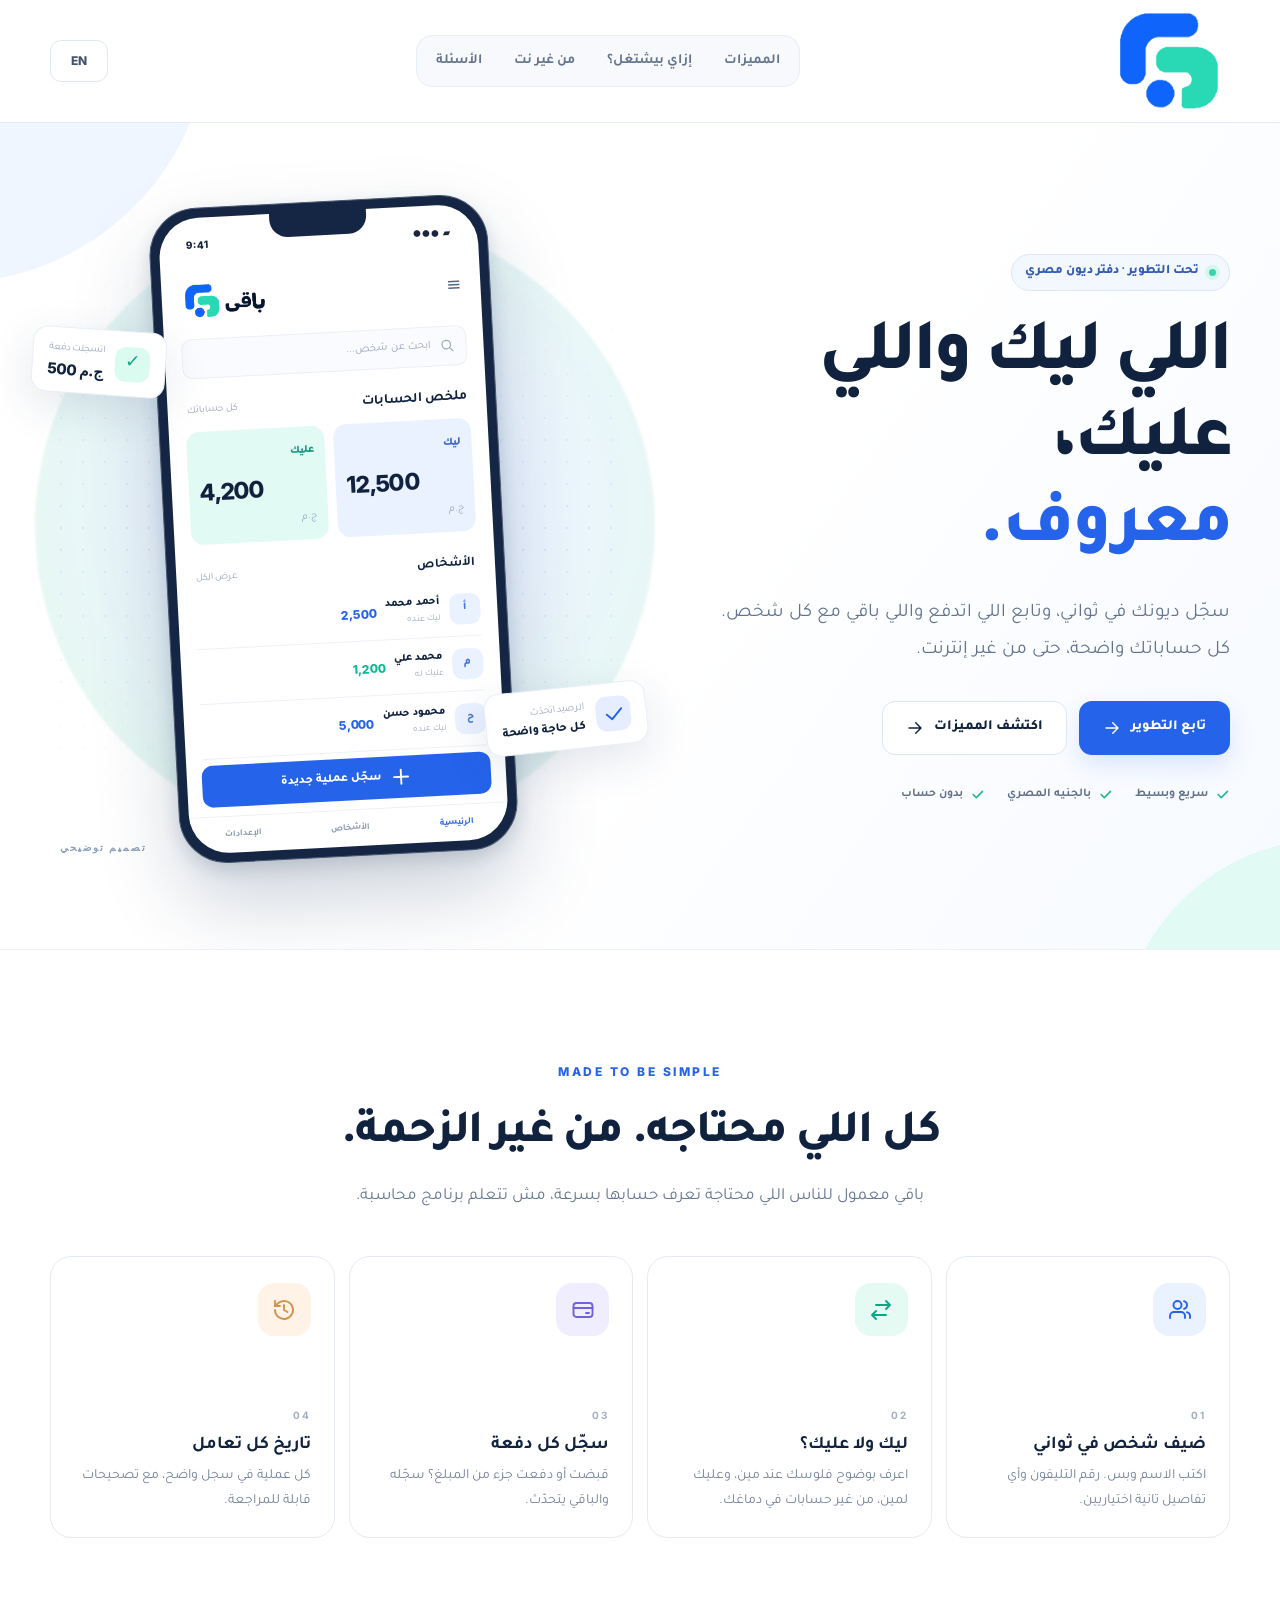
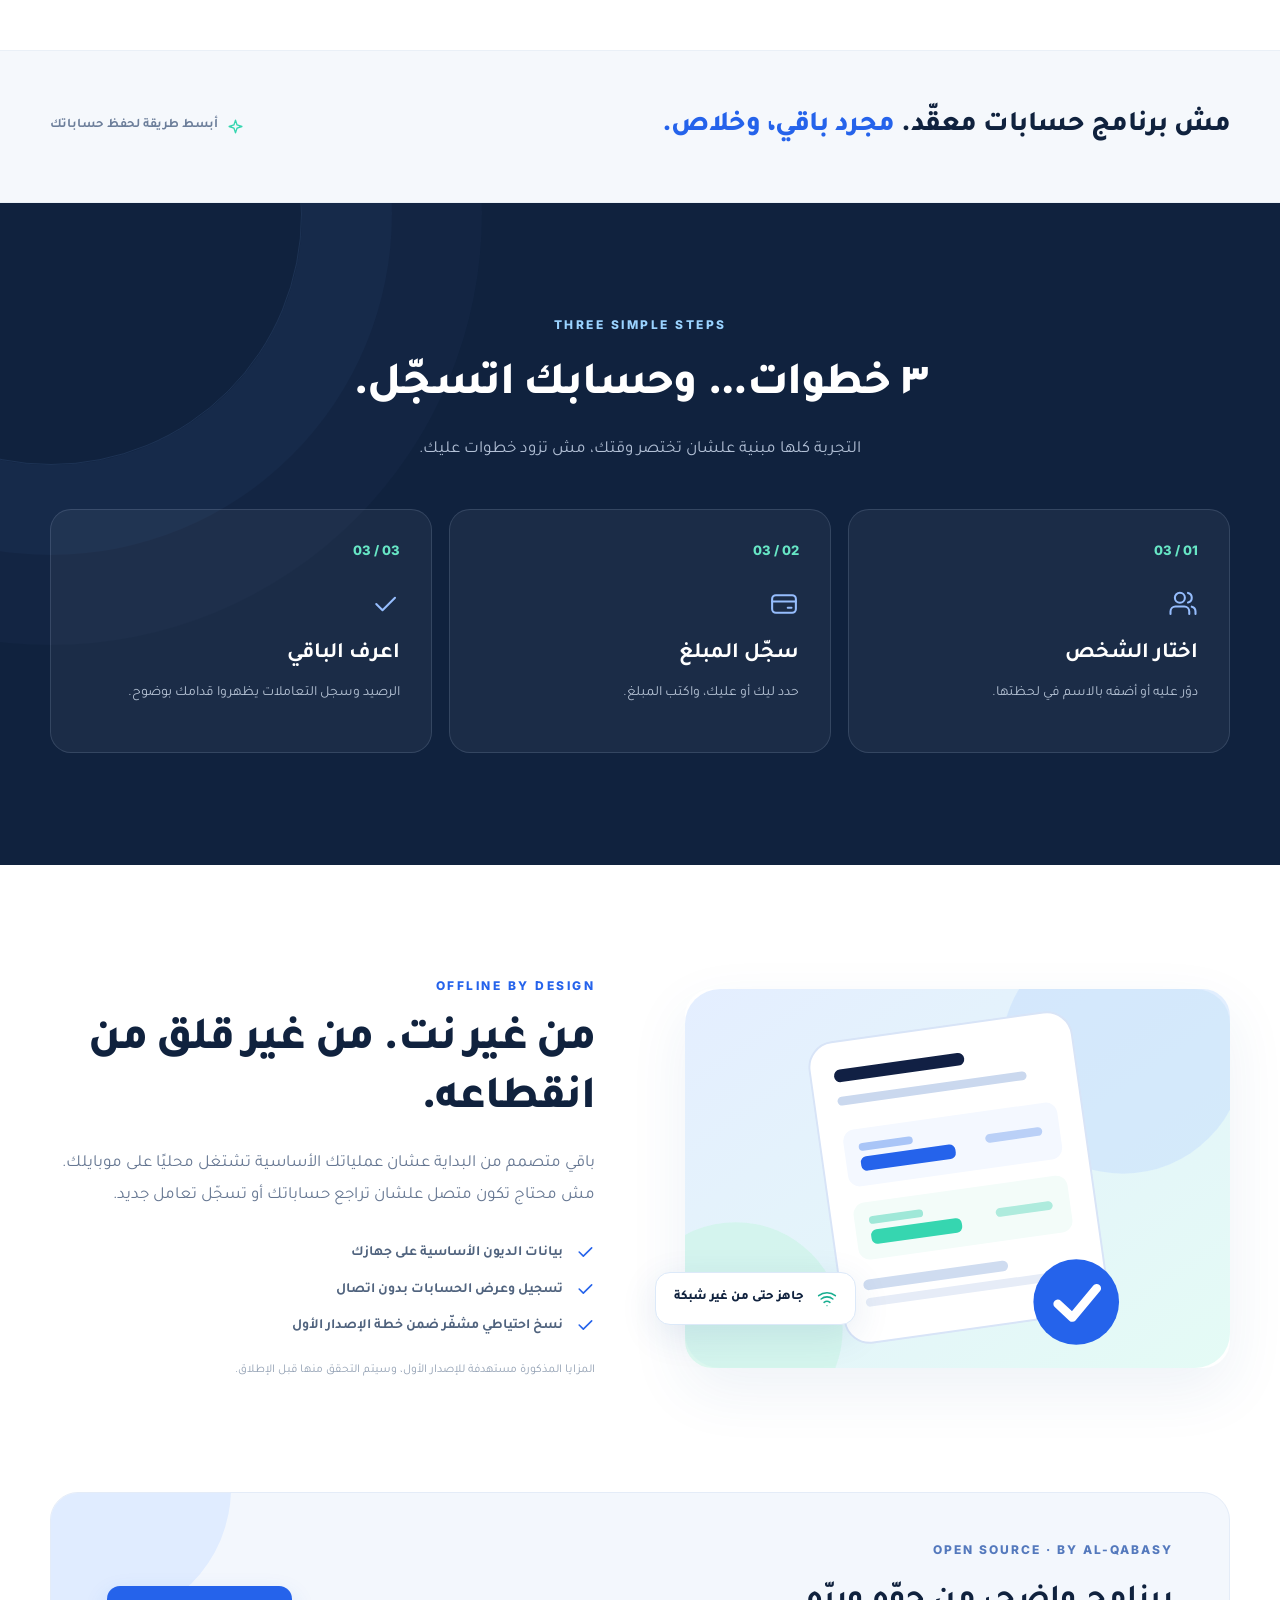
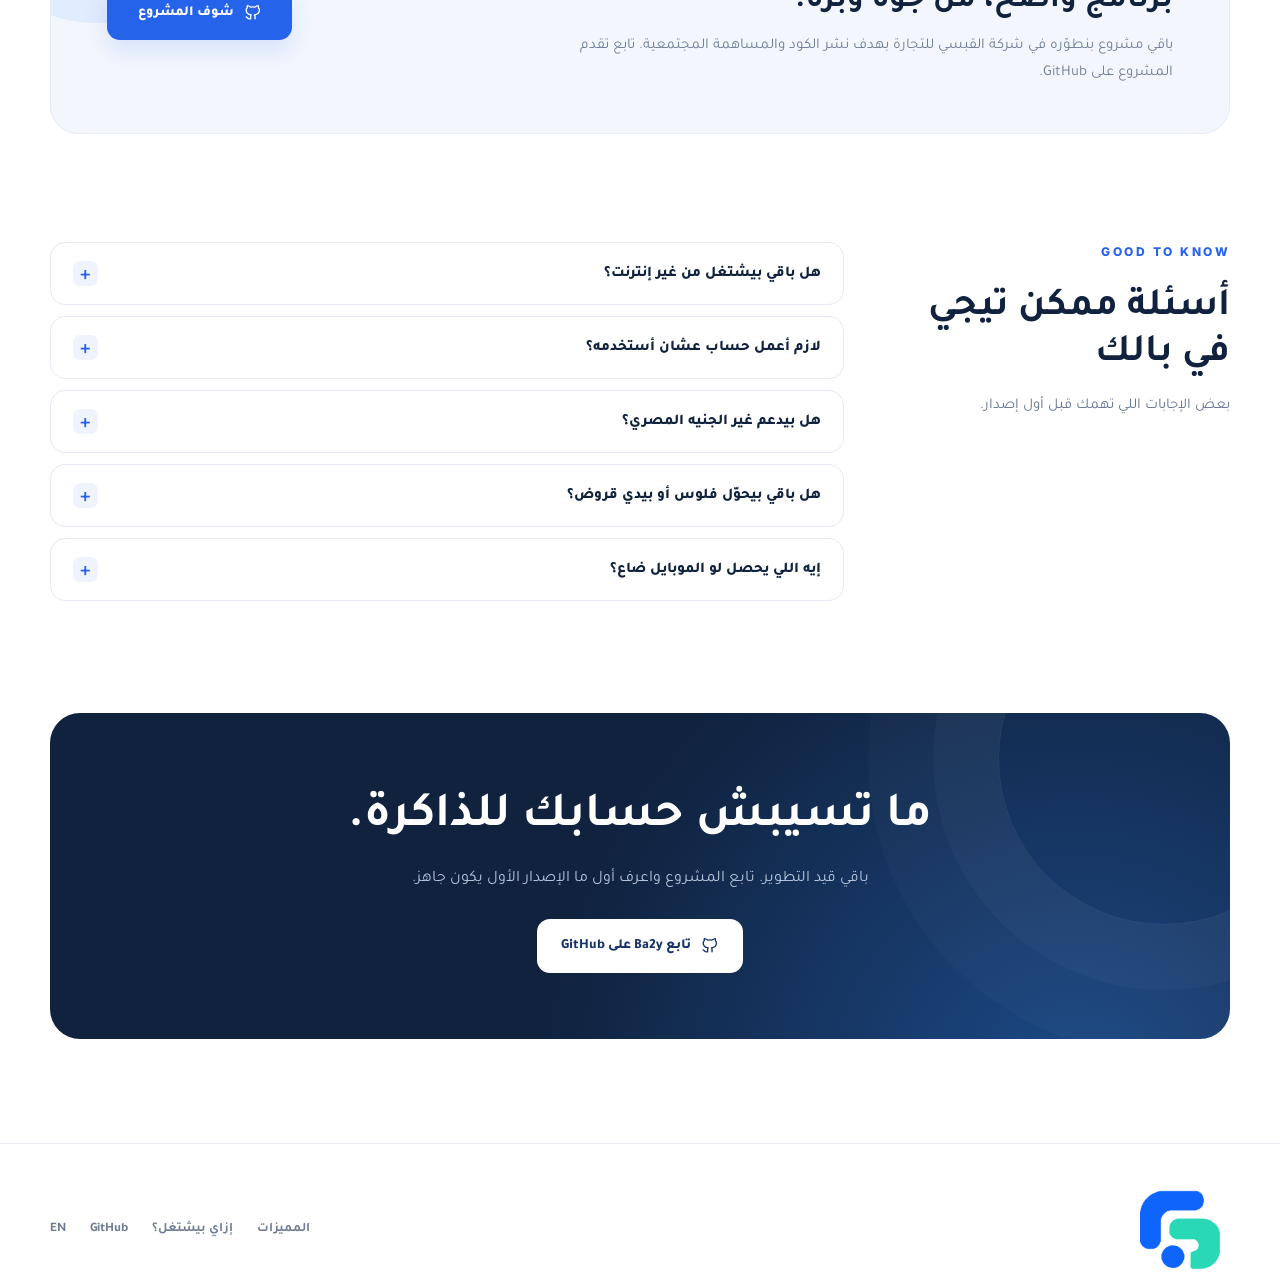
==== commit 54484d16: "updated seo, logo lettermark" ====
--- a/index.html
+++ b/index.html
@@ -15,7 +15,7 @@
 <title>باقي | اللي ليك واللي عليك، معروف.</title></head><body dir="rtl">
 <a class="skip" href="#main">تخطّى إلى المحتوى</a>
 <header class="site-header"><div class="container nav-wrap">
-<a href="./" class="brand" aria-label="باقي - الرئيسية"><img class="brand-logo" src="assets/logo-ar.png" width="122" height="60" alt=""></a>
+<a href="./" class="brand" aria-label="باقي - الرئيسية"><picture><source media="(max-width: 560px)" srcset="assets/brand-symbol.png"><img class="brand-logo" src="assets/logo-ar.png" width="122" height="60" alt=""></picture></a>
 <nav class="main-nav" aria-label="التنقل الرئيسي"><a href="#features">المميزات</a><a href="#how">إزاي بيشتغل؟</a><a href="#offline">من غير نت</a><a href="#faq">الأسئلة</a></nav>
 <div class="nav-actions"><a class="lang-switch" href="en/" hreflang="en" lang="en" aria-label="التبديل إلى الإنجليزية">EN</a><button class="menu-button" id="menuBtn" aria-expanded="false" aria-controls="mobileMenu" aria-label="فتح القائمة"><svg xmlns="http://www.w3.org/2000/svg" width="24" height="24" viewBox="0 0 24 24" fill="none" stroke="currentColor" stroke-width="1.9" stroke-linecap="round" stroke-linejoin="round" class="" aria-hidden="true"><path d="M4 7h16M4 12h16M4 17h16"/></svg></button></div>
 </div><nav class="mobile-menu" id="mobileMenu" aria-label="القائمة"><a href="#features">المميزات</a><a href="#how">إزاي بيشتغل؟</a><a href="#offline">من غير نت</a><a href="#faq">الأسئلة</a></nav></header>
@@ -37,5 +37,5 @@
 <section class="section faq" id="faq"><div class="container faq-layout"><div class="faq-heading"><span class="overline">GOOD TO KNOW</span><h2>أسئلة ممكن تيجي في بالك</h2><p>بعض الإجابات اللي تهمك قبل أول إصدار.</p></div><div class="faq-list"><details><summary>هل باقي بيشتغل من غير إنترنت؟</summary><p>أيوه، الوظائف الأساسية متصممة تشتغل محليًا من غير اتصال بالإنترنت. ده جزء أساسي من خطة الإصدار الأول.</p></details><details><summary>لازم أعمل حساب عشان أستخدمه؟</summary><p>لا. النسخة الأولى متصممة من غير تسجيل حساب، وتقدر تضيف أشخاص بمجرد الاسم.</p></details><details><summary>هل بيدعم غير الجنيه المصري؟</summary><p>الإصدار الأول مخصص للجنيه المصري فقط، بواجهة عربية مناسبة للمستخدم المصري.</p></details><details><summary>هل باقي بيحوّل فلوس أو بيدي قروض؟</summary><p>لا. باقي أداة لتسجيل ومتابعة الديون والسداد، مش بنك ولا خدمة تحويل أموال أو إقراض.</p></details><details><summary>إيه اللي يحصل لو الموبايل ضاع؟</summary><p>البيانات المحلية ممكن تضيع مع فقدان الجهاز. علشان كده خطة الإصدار الأول بتشمل نسخة احتياطية مشفّرة تقدر تحتفظ بيها.</p></details></div></div></section>
 <section class="closing"><div class="container"><div class="closing-panel"><h2>ما تسيبش حسابك للذاكرة.</h2><p>باقي قيد التطوير. تابع المشروع واعرف أول ما الإصدار الأول يكون جاهز.</p><a class="button" href="https://github.com/b42y" target="_blank" rel="noopener noreferrer"><svg xmlns="http://www.w3.org/2000/svg" width="24" height="24" viewBox="0 0 24 24" fill="none" stroke="currentColor" stroke-width="1.9" stroke-linecap="round" stroke-linejoin="round" class="" aria-hidden="true"><path d="M9 19c-4.3 1.4-4.3-2.5-6-3m12 3v-3.5a3.1 3.1 0 0 0-.8-2.4c3.3-.4 6.8-1.6 6.8-7.3A5.7 5.7 0 0 0 19.5 2a5.1 5.1 0 0 0-.1-3S18.2-1.4 15 1.2a13.8 13.8 0 0 0-6 0C5.8-1.4 4.6-1 4.6-1a5.1 5.1 0 0 0-.1 3A5.7 5.7 0 0 0 3 5.8c0 5.7 3.5 6.9 6.8 7.3A3.1 3.1 0 0 0 9 15.5V19" transform="translate(0 3) scale(.98 .88)"/></svg>تابع Ba2y على GitHub</a></div></div></section>
 </main>
-<footer class="footer"><div class="container"><div class="footer-top"><a href="./" class="brand" aria-label="باقي - الرئيسية"><img class="brand-logo" src="assets/logo-ar.png" width="122" height="60" alt=""></a><nav class="footer-links" aria-label="Footer"><a href="#features">المميزات</a><a href="#how">إزاي بيشتغل؟</a><a href="https://github.com/b42y" target="_blank" rel="noopener noreferrer">GitHub</a><a href="en/" hreflang="en">EN</a></nav></div><div class="footer-bottom"><span>© <span id="year">2026</span> Ba2y · منتج من شركة القبسي للتجارة · AL-QABASY</span><span>باقي لسه تحت التطوير. الصفحة بتعرض تصورًا للمنتج، مش تطبيق متاح للتحميل حاليًا.</span></div></div></footer>
+<footer class="footer"><div class="container"><div class="footer-top"><a href="./" class="brand" aria-label="باقي - الرئيسية"><picture><source media="(max-width: 560px)" srcset="assets/brand-symbol.png"><img class="brand-logo" src="assets/logo-ar.png" width="122" height="60" alt=""></picture></a><nav class="footer-links" aria-label="Footer"><a href="#features">المميزات</a><a href="#how">إزاي بيشتغل؟</a><a href="https://github.com/b42y" target="_blank" rel="noopener noreferrer">GitHub</a><a href="en/" hreflang="en">EN</a></nav></div><div class="footer-bottom"><span>© <span id="year">2026</span> Ba2y · منتج من شركة القبسي للتجارة · AL-QABASY</span><span>باقي لسه تحت التطوير. الصفحة بتعرض تصورًا للمنتج، مش تطبيق متاح للتحميل حاليًا.</span></div></div></footer>
 <script src="app.js" defer></script></body></html>
--- a/styles.css
+++ b/styles.css
@@ -31,6 +31,7 @@
 @media(prefers-reduced-motion:reduce){html{scroll-behavior:auto}*,*::before,*::after{transition-duration:.01ms!important;animation-duration:.01ms!important}}
 
 .brand-logo{display:block;width:122px;height:auto}.footer .brand-logo{width:100px}@media(max-width:560px){.brand-logo{width:104px}.footer .brand-logo{width:95px}}
+.brand picture{display:block;line-height:0}
 
 /* Navigation and small-screen refinements */
 .site-header{transition:box-shadow .2s ease,background-color .2s ease}
@@ -73,3 +74,7 @@
   .float-card.sync{inset-inline-start:-8px;transform:rotate(-5deg) scale(.72)}
   .footer-links{gap:12px 17px}
 }
+@media(max-width:560px){
+  .brand-logo{width:42px;height:42px;object-fit:contain}
+  .footer .brand-logo{width:38px;height:38px}
+}
